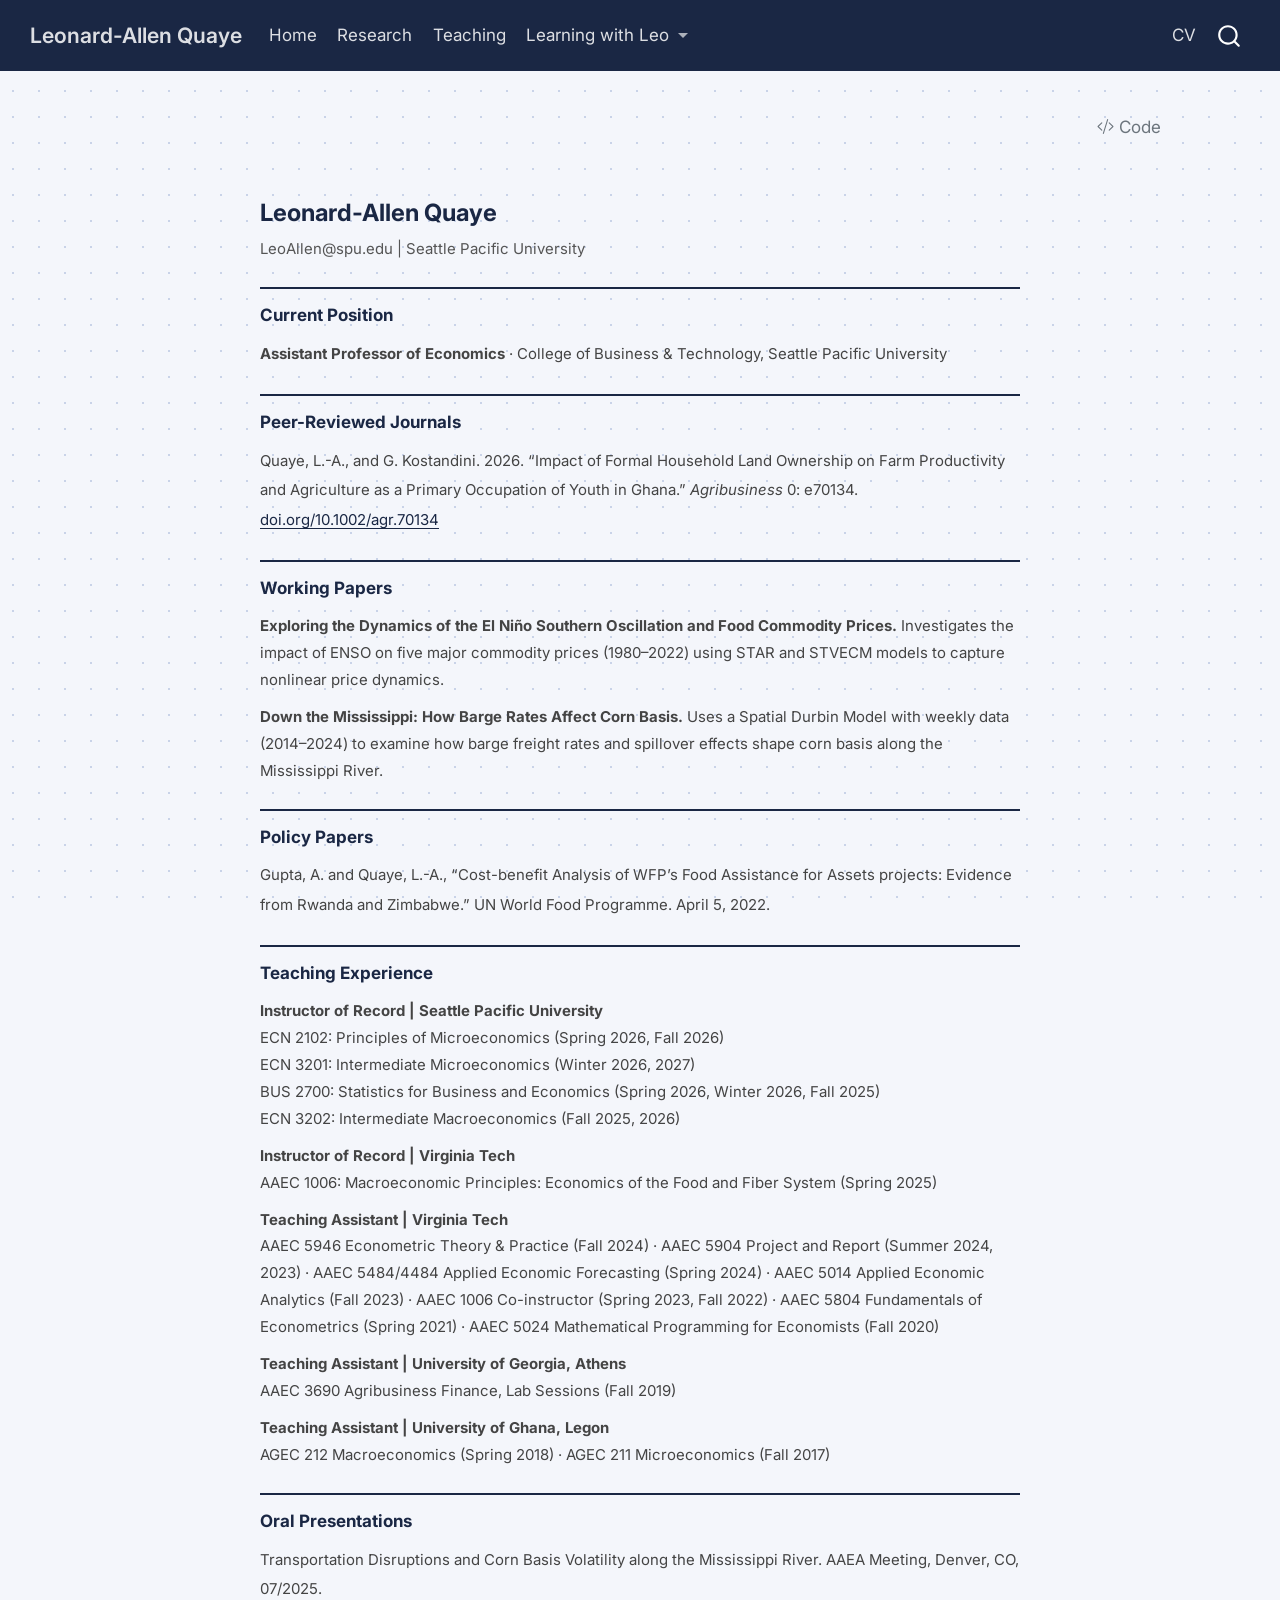
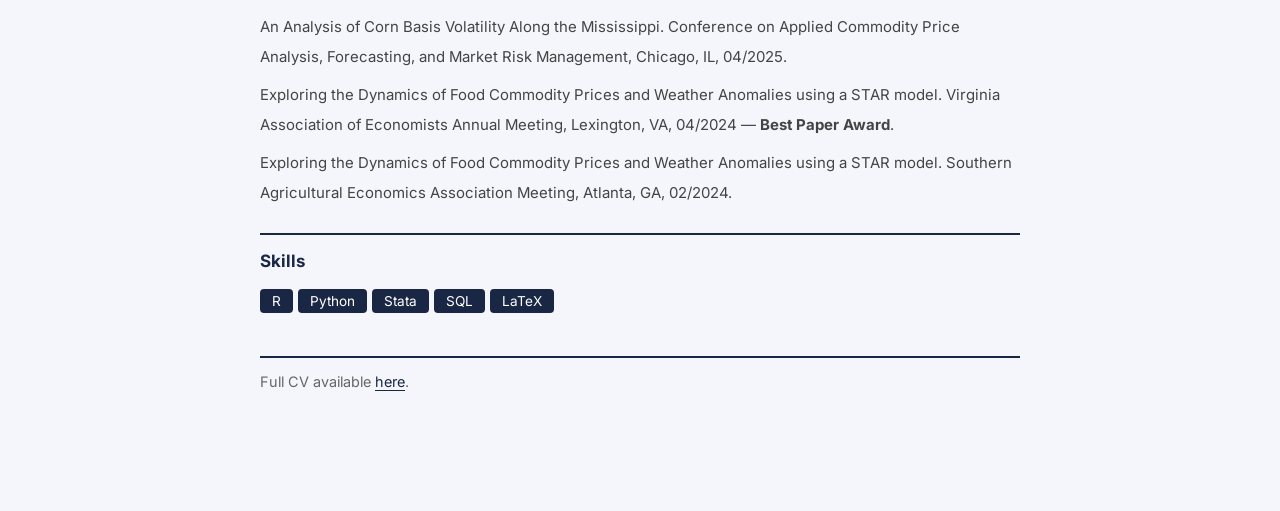
==== docs/cv.html @ a795988c "Add files via upload" ====
<!DOCTYPE html>
<html xmlns="http://www.w3.org/1999/xhtml" lang="en" xml:lang="en"><head>

<meta charset="utf-8">
<meta name="generator" content="quarto-1.5.57">

<meta name="viewport" content="width=device-width, initial-scale=1.0, user-scalable=yes">


<title>cv – Leonard-Allen Quaye</title>
<style>
code{white-space: pre-wrap;}
span.smallcaps{font-variant: small-caps;}
div.columns{display: flex; gap: min(4vw, 1.5em);}
div.column{flex: auto; overflow-x: auto;}
div.hanging-indent{margin-left: 1.5em; text-indent: -1.5em;}
ul.task-list{list-style: none;}
ul.task-list li input[type="checkbox"] {
  width: 0.8em;
  margin: 0 0.8em 0.2em -1em; /* quarto-specific, see https://github.com/quarto-dev/quarto-cli/issues/4556 */ 
  vertical-align: middle;
}
/* CSS for syntax highlighting */
pre > code.sourceCode { white-space: pre; position: relative; }
pre > code.sourceCode > span { line-height: 1.25; }
pre > code.sourceCode > span:empty { height: 1.2em; }
.sourceCode { overflow: visible; }
code.sourceCode > span { color: inherit; text-decoration: inherit; }
div.sourceCode { margin: 1em 0; }
pre.sourceCode { margin: 0; }
@media screen {
div.sourceCode { overflow: auto; }
}
@media print {
pre > code.sourceCode { white-space: pre-wrap; }
pre > code.sourceCode > span { display: inline-block; text-indent: -5em; padding-left: 5em; }
}
pre.numberSource code
  { counter-reset: source-line 0; }
pre.numberSource code > span
  { position: relative; left: -4em; counter-increment: source-line; }
pre.numberSource code > span > a:first-child::before
  { content: counter(source-line);
    position: relative; left: -1em; text-align: right; vertical-align: baseline;
    border: none; display: inline-block;
    -webkit-touch-callout: none; -webkit-user-select: none;
    -khtml-user-select: none; -moz-user-select: none;
    -ms-user-select: none; user-select: none;
    padding: 0 4px; width: 4em;
  }
pre.numberSource { margin-left: 3em;  padding-left: 4px; }
div.sourceCode
  {   }
@media screen {
pre > code.sourceCode > span > a:first-child::before { text-decoration: underline; }
}
</style>


<script src="site_libs/quarto-nav/quarto-nav.js"></script>
<script src="site_libs/quarto-nav/headroom.min.js"></script>
<script src="site_libs/clipboard/clipboard.min.js"></script>
<script src="site_libs/quarto-search/autocomplete.umd.js"></script>
<script src="site_libs/quarto-search/fuse.min.js"></script>
<script src="site_libs/quarto-search/quarto-search.js"></script>
<meta name="quarto:offset" content="./">
<script src="site_libs/quarto-html/quarto.js"></script>
<script src="site_libs/quarto-html/popper.min.js"></script>
<script src="site_libs/quarto-html/tippy.umd.min.js"></script>
<script src="site_libs/quarto-html/anchor.min.js"></script>
<link href="site_libs/quarto-html/tippy.css" rel="stylesheet">
<link href="site_libs/quarto-html/quarto-syntax-highlighting.css" rel="stylesheet" id="quarto-text-highlighting-styles">
<script src="site_libs/bootstrap/bootstrap.min.js"></script>
<link href="site_libs/bootstrap/bootstrap-icons.css" rel="stylesheet">
<link href="site_libs/bootstrap/bootstrap.min.css" rel="stylesheet" id="quarto-bootstrap" data-mode="light">
<script id="quarto-search-options" type="application/json">{
  "location": "navbar",
  "copy-button": false,
  "collapse-after": 3,
  "panel-placement": "end",
  "type": "overlay",
  "limit": 50,
  "keyboard-shortcut": [
    "f",
    "/",
    "s"
  ],
  "show-item-context": false,
  "language": {
    "search-no-results-text": "No results",
    "search-matching-documents-text": "matching documents",
    "search-copy-link-title": "Copy link to search",
    "search-hide-matches-text": "Hide additional matches",
    "search-more-match-text": "more match in this document",
    "search-more-matches-text": "more matches in this document",
    "search-clear-button-title": "Clear",
    "search-text-placeholder": "",
    "search-detached-cancel-button-title": "Cancel",
    "search-submit-button-title": "Submit",
    "search-label": "Search"
  }
}</script>


</head>

<body class="nav-fixed">

<div id="quarto-search-results"></div>
  <header id="quarto-header" class="headroom fixed-top">
    <nav class="navbar navbar-expand-lg " data-bs-theme="dark">
      <div class="navbar-container container-fluid">
      <div class="navbar-brand-container mx-auto">
    <a class="navbar-brand" href="./index.html">
    <span class="navbar-title">Leonard-Allen Quaye</span>
    </a>
  </div>
            <div id="quarto-search" class="" title="Search"></div>
          <button class="navbar-toggler" type="button" data-bs-toggle="collapse" data-bs-target="#navbarCollapse" aria-controls="navbarCollapse" role="menu" aria-expanded="false" aria-label="Toggle navigation" onclick="if (window.quartoToggleHeadroom) { window.quartoToggleHeadroom(); }">
  <span class="navbar-toggler-icon"></span>
</button>
          <div class="collapse navbar-collapse" id="navbarCollapse">
            <ul class="navbar-nav navbar-nav-scroll me-auto">
  <li class="nav-item">
    <a class="nav-link" href="./index.html"> 
<span class="menu-text">Home</span></a>
  </li>  
  <li class="nav-item">
    <a class="nav-link" href="./research.html"> 
<span class="menu-text">Research</span></a>
  </li>  
  <li class="nav-item">
    <a class="nav-link" href="./teaching.html"> 
<span class="menu-text">Teaching</span></a>
  </li>  
  <li class="nav-item dropdown ">
    <a class="nav-link dropdown-toggle" href="#" id="nav-menu-learning-with-leo" role="link" data-bs-toggle="dropdown" aria-expanded="false">
 <span class="menu-text">Learning with Leo</span>
    </a>
    <ul class="dropdown-menu" aria-labelledby="nav-menu-learning-with-leo">    
        <li>
    <a class="dropdown-item" href="./causal-modeling.html">
 <span class="dropdown-text">Causal Modeling</span></a>
  </li>  
        <li>
    <a class="dropdown-item" href="./big-data-ml.html">
 <span class="dropdown-text">Big Data &amp; Machine Learning</span></a>
  </li>  
        <li>
    <a class="dropdown-item" href="./time-series.html">
 <span class="dropdown-text">Time Series Forecasting</span></a>
  </li>  
    </ul>
  </li>
</ul>
            <ul class="navbar-nav navbar-nav-scroll ms-auto">
  <li class="nav-item">
    <a class="nav-link active" href="./cv.html" aria-current="page"> 
<span class="menu-text">CV</span></a>
  </li>  
</ul>
          </div> <!-- /navcollapse -->
            <div class="quarto-navbar-tools">
</div>
      </div> <!-- /container-fluid -->
    </nav>
</header>
<!-- content -->
<div id="quarto-content" class="quarto-container page-columns page-rows-contents page-layout-full page-navbar">
<!-- sidebar -->
<!-- margin-sidebar -->
    
<!-- main -->
<main class="content column-page" id="quarto-document-content"><div class="quarto-title-block"><div class="quarto-title-tools-only"><h1></h1><button type="button" class="btn code-tools-button" id="quarto-code-tools-source"><i class="bi"></i> Code</button></div></div>




<div style="max-width:800px; margin:40px auto; padding:0 20px;">
<div style="font-size:1.4rem; font-weight:700; color:#1a2744; margin-bottom:4px;">
Leonard-Allen Quaye
</div>
<div style="font-size:0.88rem; color:#555; margin-bottom:16px;">
LeoAllen@spu.edu | Seattle Pacific University
</div>
<div style="margin-top:24px; border-top:2px solid #1a2744; padding-top:12px;">
<div style="font-size:1rem; font-weight:700; color:#1a2744; margin-bottom:10px;">
Current Position
</div>
<div style="font-size:0.88rem; color:#444; line-height:2;">
<div>
<strong>Assistant Professor of Economics</strong> · College of Business &amp; Technology, Seattle Pacific University
</div>
</div>
</div>
<div style="margin-top:24px; border-top:2px solid #1a2744; padding-top:12px;">
<div style="font-size:1rem; font-weight:700; color:#1a2744; margin-bottom:10px;">
Peer-Reviewed Journals
</div>
<div style="font-size:0.88rem; color:#444; line-height:2;">
<div style="margin-bottom:8px;">
Quaye, L.-A., and G. Kostandini. 2026. “Impact of Formal Household Land Ownership on Farm Productivity and Agriculture as a Primary Occupation of Youth in Ghana.” <em>Agribusiness</em> 0: e70134. <a href="https://doi.org/10.1002/agr.70134" style="color:#1a2744;" target="_blank">doi.org/10.1002/agr.70134</a>
</div>
</div>
</div>
<div style="margin-top:24px; border-top:2px solid #1a2744; padding-top:12px;">
<div style="font-size:1rem; font-weight:700; color:#1a2744; margin-bottom:10px;">
Working Papers
</div>
<div style="font-size:0.88rem; color:#444; line-height:1.8;">
<div style="margin-bottom:10px;">
<strong>Exploring the Dynamics of the El Niño Southern Oscillation and Food Commodity Prices.</strong> Investigates the impact of ENSO on five major commodity prices (1980–2022) using STAR and STVECM models to capture nonlinear price dynamics.
</div>
<div style="margin-bottom:10px;">
<strong>Down the Mississippi: How Barge Rates Affect Corn Basis.</strong> Uses a Spatial Durbin Model with weekly data (2014–2024) to examine how barge freight rates and spillover effects shape corn basis along the Mississippi River.
</div>
</div>
</div>
<div style="margin-top:24px; border-top:2px solid #1a2744; padding-top:12px;">
<div style="font-size:1rem; font-weight:700; color:#1a2744; margin-bottom:10px;">
Policy Papers
</div>
<div style="font-size:0.88rem; color:#444; line-height:2;">
<div style="margin-bottom:8px;">
Gupta, A. and Quaye, L.-A., “Cost-benefit Analysis of WFP’s Food Assistance for Assets projects: Evidence from Rwanda and Zimbabwe.” UN World Food Programme. April 5, 2022.
</div>
</div>
</div>
<div style="margin-top:24px; border-top:2px solid #1a2744; padding-top:12px;">
<div style="font-size:1rem; font-weight:700; color:#1a2744; margin-bottom:10px;">
Teaching Experience
</div>
<div style="font-size:0.88rem; color:#444; line-height:1.8;">
<div style="margin-bottom:10px;">
<strong>Instructor of Record | Seattle Pacific University</strong><br>ECN 2102: Principles of Microeconomics (Spring 2026, Fall 2026)<br>ECN 3201: Intermediate Microeconomics (Winter 2026, 2027)<br>BUS 2700: Statistics for Business and Economics (Spring 2026, Winter 2026, Fall 2025)<br>ECN 3202: Intermediate Macroeconomics (Fall 2025, 2026)
</div>
<div style="margin-bottom:10px;">
<strong>Instructor of Record | Virginia Tech</strong><br>AAEC 1006: Macroeconomic Principles: Economics of the Food and Fiber System (Spring 2025)
</div>
<div style="margin-bottom:10px;">
<strong>Teaching Assistant | Virginia Tech</strong><br>AAEC 5946 Econometric Theory &amp; Practice (Fall 2024) · AAEC 5904 Project and Report (Summer 2024, 2023) · AAEC 5484/4484 Applied Economic Forecasting (Spring 2024) · AAEC 5014 Applied Economic Analytics (Fall 2023) · AAEC 1006 Co-instructor (Spring 2023, Fall 2022) · AAEC 5804 Fundamentals of Econometrics (Spring 2021) · AAEC 5024 Mathematical Programming for Economists (Fall 2020)
</div>
<div style="margin-bottom:10px;">
<strong>Teaching Assistant | University of Georgia, Athens</strong><br>AAEC 3690 Agribusiness Finance, Lab Sessions (Fall 2019)
</div>
<div style="margin-bottom:10px;">
<strong>Teaching Assistant | University of Ghana, Legon</strong><br>AGEC 212 Macroeconomics (Spring 2018) · AGEC 211 Microeconomics (Fall 2017)
</div>
</div>
</div>
<div style="margin-top:24px; border-top:2px solid #1a2744; padding-top:12px;">
<div style="font-size:1rem; font-weight:700; color:#1a2744; margin-bottom:10px;">
Oral Presentations
</div>
<div style="font-size:0.88rem; color:#444; line-height:2;">
<div style="margin-bottom:8px;">
Transportation Disruptions and Corn Basis Volatility along the Mississippi River. AAEA Meeting, Denver, CO, 07/2025.
</div>
<div style="margin-bottom:8px;">
An Analysis of Corn Basis Volatility Along the Mississippi. Conference on Applied Commodity Price Analysis, Forecasting, and Market Risk Management, Chicago, IL, 04/2025.
</div>
<div style="margin-bottom:8px;">
Exploring the Dynamics of Food Commodity Prices and Weather Anomalies using a STAR model. Virginia Association of Economists Annual Meeting, Lexington, VA, 04/2024 — <strong>Best Paper Award</strong>.
</div>
<div style="margin-bottom:8px;">
Exploring the Dynamics of Food Commodity Prices and Weather Anomalies using a STAR model. Southern Agricultural Economics Association Meeting, Atlanta, GA, 02/2024.
</div>
</div>
</div>
<div style="margin-top:24px; border-top:2px solid #1a2744; padding-top:12px;">
<div style="font-size:1rem; font-weight:700; color:#1a2744; margin-bottom:10px;">
Skills
</div>
<div style="display:flex; gap:8px; flex-wrap:wrap;">
<p><span style="background:#1a2744; color:white; font-size:0.8rem; padding:4px 12px; border-radius:4px;">R</span> <span style="background:#1a2744; color:white; font-size:0.8rem; padding:4px 12px; border-radius:4px;">Python</span> <span style="background:#1a2744; color:white; font-size:0.8rem; padding:4px 12px; border-radius:4px;">Stata</span> <span style="background:#1a2744; color:white; font-size:0.8rem; padding:4px 12px; border-radius:4px;">SQL</span> <span style="background:#1a2744; color:white; font-size:0.8rem; padding:4px 12px; border-radius:4px;">LaTeX</span></p>
</div>
</div>
<div style="margin-top:24px; border-top:2px solid #1a2744; padding-top:12px; font-size:0.85rem; color:#666;">
<p>Full CV available <a href="https://drive.google.com/file/d/1aArGhH-Q_eJu1kGiisBi25a0dQ5PbGLQ/view?usp=drive_link" style="color:#1a2744;" target="_blank">here</a>.</p>
</div>
</div>


<!-- -->


</main> <!-- /main -->
<script id="quarto-html-after-body" type="application/javascript">
window.document.addEventListener("DOMContentLoaded", function (event) {
  const toggleBodyColorMode = (bsSheetEl) => {
    const mode = bsSheetEl.getAttribute("data-mode");
    const bodyEl = window.document.querySelector("body");
    if (mode === "dark") {
      bodyEl.classList.add("quarto-dark");
      bodyEl.classList.remove("quarto-light");
    } else {
      bodyEl.classList.add("quarto-light");
      bodyEl.classList.remove("quarto-dark");
    }
  }
  const toggleBodyColorPrimary = () => {
    const bsSheetEl = window.document.querySelector("link#quarto-bootstrap");
    if (bsSheetEl) {
      toggleBodyColorMode(bsSheetEl);
    }
  }
  toggleBodyColorPrimary();  
  const icon = "";
  const anchorJS = new window.AnchorJS();
  anchorJS.options = {
    placement: 'right',
    icon: icon
  };
  anchorJS.add('.anchored');
  const isCodeAnnotation = (el) => {
    for (const clz of el.classList) {
      if (clz.startsWith('code-annotation-')) {                     
        return true;
      }
    }
    return false;
  }
  const onCopySuccess = function(e) {
    // button target
    const button = e.trigger;
    // don't keep focus
    button.blur();
    // flash "checked"
    button.classList.add('code-copy-button-checked');
    var currentTitle = button.getAttribute("title");
    button.setAttribute("title", "Copied!");
    let tooltip;
    if (window.bootstrap) {
      button.setAttribute("data-bs-toggle", "tooltip");
      button.setAttribute("data-bs-placement", "left");
      button.setAttribute("data-bs-title", "Copied!");
      tooltip = new bootstrap.Tooltip(button, 
        { trigger: "manual", 
          customClass: "code-copy-button-tooltip",
          offset: [0, -8]});
      tooltip.show();    
    }
    setTimeout(function() {
      if (tooltip) {
        tooltip.hide();
        button.removeAttribute("data-bs-title");
        button.removeAttribute("data-bs-toggle");
        button.removeAttribute("data-bs-placement");
      }
      button.setAttribute("title", currentTitle);
      button.classList.remove('code-copy-button-checked');
    }, 1000);
    // clear code selection
    e.clearSelection();
  }
  const getTextToCopy = function(trigger) {
      const codeEl = trigger.previousElementSibling.cloneNode(true);
      for (const childEl of codeEl.children) {
        if (isCodeAnnotation(childEl)) {
          childEl.remove();
        }
      }
      return codeEl.innerText;
  }
  const clipboard = new window.ClipboardJS('.code-copy-button:not([data-in-quarto-modal])', {
    text: getTextToCopy
  });
  clipboard.on('success', onCopySuccess);
  if (window.document.getElementById('quarto-embedded-source-code-modal')) {
    // For code content inside modals, clipBoardJS needs to be initialized with a container option
    // TODO: Check when it could be a function (https://github.com/zenorocha/clipboard.js/issues/860)
    const clipboardModal = new window.ClipboardJS('.code-copy-button[data-in-quarto-modal]', {
      text: getTextToCopy,
      container: window.document.getElementById('quarto-embedded-source-code-modal')
    });
    clipboardModal.on('success', onCopySuccess);
  }
  const viewSource = window.document.getElementById('quarto-view-source') ||
                     window.document.getElementById('quarto-code-tools-source');
  if (viewSource) {
    const sourceUrl = viewSource.getAttribute("data-quarto-source-url");
    viewSource.addEventListener("click", function(e) {
      if (sourceUrl) {
        // rstudio viewer pane
        if (/\bcapabilities=\b/.test(window.location)) {
          window.open(sourceUrl);
        } else {
          window.location.href = sourceUrl;
        }
      } else {
        const modal = new bootstrap.Modal(document.getElementById('quarto-embedded-source-code-modal'));
        modal.show();
      }
      return false;
    });
  }
  function toggleCodeHandler(show) {
    return function(e) {
      const detailsSrc = window.document.querySelectorAll(".cell > details > .sourceCode");
      for (let i=0; i<detailsSrc.length; i++) {
        const details = detailsSrc[i].parentElement;
        if (show) {
          details.open = true;
        } else {
          details.removeAttribute("open");
        }
      }
      const cellCodeDivs = window.document.querySelectorAll(".cell > .sourceCode");
      const fromCls = show ? "hidden" : "unhidden";
      const toCls = show ? "unhidden" : "hidden";
      for (let i=0; i<cellCodeDivs.length; i++) {
        const codeDiv = cellCodeDivs[i];
        if (codeDiv.classList.contains(fromCls)) {
          codeDiv.classList.remove(fromCls);
          codeDiv.classList.add(toCls);
        } 
      }
      return false;
    }
  }
  const hideAllCode = window.document.getElementById("quarto-hide-all-code");
  if (hideAllCode) {
    hideAllCode.addEventListener("click", toggleCodeHandler(false));
  }
  const showAllCode = window.document.getElementById("quarto-show-all-code");
  if (showAllCode) {
    showAllCode.addEventListener("click", toggleCodeHandler(true));
  }
    var localhostRegex = new RegExp(/^(?:http|https):\/\/localhost\:?[0-9]*\//);
    var mailtoRegex = new RegExp(/^mailto:/);
      var filterRegex = new RegExp('/' + window.location.host + '/');
    var isInternal = (href) => {
        return filterRegex.test(href) || localhostRegex.test(href) || mailtoRegex.test(href);
    }
    // Inspect non-navigation links and adorn them if external
 	var links = window.document.querySelectorAll('a[href]:not(.nav-link):not(.navbar-brand):not(.toc-action):not(.sidebar-link):not(.sidebar-item-toggle):not(.pagination-link):not(.no-external):not([aria-hidden]):not(.dropdown-item):not(.quarto-navigation-tool):not(.about-link)');
    for (var i=0; i<links.length; i++) {
      const link = links[i];
      if (!isInternal(link.href)) {
        // undo the damage that might have been done by quarto-nav.js in the case of
        // links that we want to consider external
        if (link.dataset.originalHref !== undefined) {
          link.href = link.dataset.originalHref;
        }
      }
    }
  function tippyHover(el, contentFn, onTriggerFn, onUntriggerFn) {
    const config = {
      allowHTML: true,
      maxWidth: 500,
      delay: 100,
      arrow: false,
      appendTo: function(el) {
          return el.parentElement;
      },
      interactive: true,
      interactiveBorder: 10,
      theme: 'quarto',
      placement: 'bottom-start',
    };
    if (contentFn) {
      config.content = contentFn;
    }
    if (onTriggerFn) {
      config.onTrigger = onTriggerFn;
    }
    if (onUntriggerFn) {
      config.onUntrigger = onUntriggerFn;
    }
    window.tippy(el, config); 
  }
  const noterefs = window.document.querySelectorAll('a[role="doc-noteref"]');
  for (var i=0; i<noterefs.length; i++) {
    const ref = noterefs[i];
    tippyHover(ref, function() {
      // use id or data attribute instead here
      let href = ref.getAttribute('data-footnote-href') || ref.getAttribute('href');
      try { href = new URL(href).hash; } catch {}
      const id = href.replace(/^#\/?/, "");
      const note = window.document.getElementById(id);
      if (note) {
        return note.innerHTML;
      } else {
        return "";
      }
    });
  }
  const xrefs = window.document.querySelectorAll('a.quarto-xref');
  const processXRef = (id, note) => {
    // Strip column container classes
    const stripColumnClz = (el) => {
      el.classList.remove("page-full", "page-columns");
      if (el.children) {
        for (const child of el.children) {
          stripColumnClz(child);
        }
      }
    }
    stripColumnClz(note)
    if (id === null || id.startsWith('sec-')) {
      // Special case sections, only their first couple elements
      const container = document.createElement("div");
      if (note.children && note.children.length > 2) {
        container.appendChild(note.children[0].cloneNode(true));
        for (let i = 1; i < note.children.length; i++) {
          const child = note.children[i];
          if (child.tagName === "P" && child.innerText === "") {
            continue;
          } else {
            container.appendChild(child.cloneNode(true));
            break;
          }
        }
        if (window.Quarto?.typesetMath) {
          window.Quarto.typesetMath(container);
        }
        return container.innerHTML
      } else {
        if (window.Quarto?.typesetMath) {
          window.Quarto.typesetMath(note);
        }
        return note.innerHTML;
      }
    } else {
      // Remove any anchor links if they are present
      const anchorLink = note.querySelector('a.anchorjs-link');
      if (anchorLink) {
        anchorLink.remove();
      }
      if (window.Quarto?.typesetMath) {
        window.Quarto.typesetMath(note);
      }
      // TODO in 1.5, we should make sure this works without a callout special case
      if (note.classList.contains("callout")) {
        return note.outerHTML;
      } else {
        return note.innerHTML;
      }
    }
  }
  for (var i=0; i<xrefs.length; i++) {
    const xref = xrefs[i];
    tippyHover(xref, undefined, function(instance) {
      instance.disable();
      let url = xref.getAttribute('href');
      let hash = undefined; 
      if (url.startsWith('#')) {
        hash = url;
      } else {
        try { hash = new URL(url).hash; } catch {}
      }
      if (hash) {
        const id = hash.replace(/^#\/?/, "");
        const note = window.document.getElementById(id);
        if (note !== null) {
          try {
            const html = processXRef(id, note.cloneNode(true));
            instance.setContent(html);
          } finally {
            instance.enable();
            instance.show();
          }
        } else {
          // See if we can fetch this
          fetch(url.split('#')[0])
          .then(res => res.text())
          .then(html => {
            const parser = new DOMParser();
            const htmlDoc = parser.parseFromString(html, "text/html");
            const note = htmlDoc.getElementById(id);
            if (note !== null) {
              const html = processXRef(id, note);
              instance.setContent(html);
            } 
          }).finally(() => {
            instance.enable();
            instance.show();
          });
        }
      } else {
        // See if we can fetch a full url (with no hash to target)
        // This is a special case and we should probably do some content thinning / targeting
        fetch(url)
        .then(res => res.text())
        .then(html => {
          const parser = new DOMParser();
          const htmlDoc = parser.parseFromString(html, "text/html");
          const note = htmlDoc.querySelector('main.content');
          if (note !== null) {
            // This should only happen for chapter cross references
            // (since there is no id in the URL)
            // remove the first header
            if (note.children.length > 0 && note.children[0].tagName === "HEADER") {
              note.children[0].remove();
            }
            const html = processXRef(null, note);
            instance.setContent(html);
          } 
        }).finally(() => {
          instance.enable();
          instance.show();
        });
      }
    }, function(instance) {
    });
  }
      let selectedAnnoteEl;
      const selectorForAnnotation = ( cell, annotation) => {
        let cellAttr = 'data-code-cell="' + cell + '"';
        let lineAttr = 'data-code-annotation="' +  annotation + '"';
        const selector = 'span[' + cellAttr + '][' + lineAttr + ']';
        return selector;
      }
      const selectCodeLines = (annoteEl) => {
        const doc = window.document;
        const targetCell = annoteEl.getAttribute("data-target-cell");
        const targetAnnotation = annoteEl.getAttribute("data-target-annotation");
        const annoteSpan = window.document.querySelector(selectorForAnnotation(targetCell, targetAnnotation));
        const lines = annoteSpan.getAttribute("data-code-lines").split(",");
        const lineIds = lines.map((line) => {
          return targetCell + "-" + line;
        })
        let top = null;
        let height = null;
        let parent = null;
        if (lineIds.length > 0) {
            //compute the position of the single el (top and bottom and make a div)
            const el = window.document.getElementById(lineIds[0]);
            top = el.offsetTop;
            height = el.offsetHeight;
            parent = el.parentElement.parentElement;
          if (lineIds.length > 1) {
            const lastEl = window.document.getElementById(lineIds[lineIds.length - 1]);
            const bottom = lastEl.offsetTop + lastEl.offsetHeight;
            height = bottom - top;
          }
          if (top !== null && height !== null && parent !== null) {
            // cook up a div (if necessary) and position it 
            let div = window.document.getElementById("code-annotation-line-highlight");
            if (div === null) {
              div = window.document.createElement("div");
              div.setAttribute("id", "code-annotation-line-highlight");
              div.style.position = 'absolute';
              parent.appendChild(div);
            }
            div.style.top = top - 2 + "px";
            div.style.height = height + 4 + "px";
            div.style.left = 0;
            let gutterDiv = window.document.getElementById("code-annotation-line-highlight-gutter");
            if (gutterDiv === null) {
              gutterDiv = window.document.createElement("div");
              gutterDiv.setAttribute("id", "code-annotation-line-highlight-gutter");
              gutterDiv.style.position = 'absolute';
              const codeCell = window.document.getElementById(targetCell);
              const gutter = codeCell.querySelector('.code-annotation-gutter');
              gutter.appendChild(gutterDiv);
            }
            gutterDiv.style.top = top - 2 + "px";
            gutterDiv.style.height = height + 4 + "px";
          }
          selectedAnnoteEl = annoteEl;
        }
      };
      const unselectCodeLines = () => {
        const elementsIds = ["code-annotation-line-highlight", "code-annotation-line-highlight-gutter"];
        elementsIds.forEach((elId) => {
          const div = window.document.getElementById(elId);
          if (div) {
            div.remove();
          }
        });
        selectedAnnoteEl = undefined;
      };
        // Handle positioning of the toggle
    window.addEventListener(
      "resize",
      throttle(() => {
        elRect = undefined;
        if (selectedAnnoteEl) {
          selectCodeLines(selectedAnnoteEl);
        }
      }, 10)
    );
    function throttle(fn, ms) {
    let throttle = false;
    let timer;
      return (...args) => {
        if(!throttle) { // first call gets through
            fn.apply(this, args);
            throttle = true;
        } else { // all the others get throttled
            if(timer) clearTimeout(timer); // cancel #2
            timer = setTimeout(() => {
              fn.apply(this, args);
              timer = throttle = false;
            }, ms);
        }
      };
    }
      // Attach click handler to the DT
      const annoteDls = window.document.querySelectorAll('dt[data-target-cell]');
      for (const annoteDlNode of annoteDls) {
        annoteDlNode.addEventListener('click', (event) => {
          const clickedEl = event.target;
          if (clickedEl !== selectedAnnoteEl) {
            unselectCodeLines();
            const activeEl = window.document.querySelector('dt[data-target-cell].code-annotation-active');
            if (activeEl) {
              activeEl.classList.remove('code-annotation-active');
            }
            selectCodeLines(clickedEl);
            clickedEl.classList.add('code-annotation-active');
          } else {
            // Unselect the line
            unselectCodeLines();
            clickedEl.classList.remove('code-annotation-active');
          }
        });
      }
  const findCites = (el) => {
    const parentEl = el.parentElement;
    if (parentEl) {
      const cites = parentEl.dataset.cites;
      if (cites) {
        return {
          el,
          cites: cites.split(' ')
        };
      } else {
        return findCites(el.parentElement)
      }
    } else {
      return undefined;
    }
  };
  var bibliorefs = window.document.querySelectorAll('a[role="doc-biblioref"]');
  for (var i=0; i<bibliorefs.length; i++) {
    const ref = bibliorefs[i];
    const citeInfo = findCites(ref);
    if (citeInfo) {
      tippyHover(citeInfo.el, function() {
        var popup = window.document.createElement('div');
        citeInfo.cites.forEach(function(cite) {
          var citeDiv = window.document.createElement('div');
          citeDiv.classList.add('hanging-indent');
          citeDiv.classList.add('csl-entry');
          var biblioDiv = window.document.getElementById('ref-' + cite);
          if (biblioDiv) {
            citeDiv.innerHTML = biblioDiv.innerHTML;
          }
          popup.appendChild(citeDiv);
        });
        return popup.innerHTML;
      });
    }
  }
});
</script><div class="modal fade" id="quarto-embedded-source-code-modal" tabindex="-1" aria-labelledby="quarto-embedded-source-code-modal-label" aria-hidden="true"><div class="modal-dialog modal-dialog-scrollable"><div class="modal-content"><div class="modal-header"><h5 class="modal-title" id="quarto-embedded-source-code-modal-label">Source Code</h5><button class="btn-close" data-bs-dismiss="modal"></button></div><div class="modal-body"><div class="">
<div class="sourceCode" id="cb1" data-shortcodes="false"><pre class="sourceCode markdown code-with-copy"><code class="sourceCode markdown"><span id="cb1-1"><a href="#cb1-1" aria-hidden="true" tabindex="-1"></a><span class="co">---</span></span>
<span id="cb1-2"><a href="#cb1-2" aria-hidden="true" tabindex="-1"></a><span class="an">title:</span><span class="co"> ""</span></span>
<span id="cb1-3"><a href="#cb1-3" aria-hidden="true" tabindex="-1"></a><span class="an">page-layout:</span><span class="co"> full</span></span>
<span id="cb1-4"><a href="#cb1-4" aria-hidden="true" tabindex="-1"></a><span class="an">toc:</span><span class="co"> false</span></span>
<span id="cb1-5"><a href="#cb1-5" aria-hidden="true" tabindex="-1"></a><span class="co">---</span></span>
<span id="cb1-6"><a href="#cb1-6" aria-hidden="true" tabindex="-1"></a></span>
<span id="cb1-7"><a href="#cb1-7" aria-hidden="true" tabindex="-1"></a>&lt;div style="max-width:800px; margin:40px auto; padding:0 20px;"&gt;</span>
<span id="cb1-8"><a href="#cb1-8" aria-hidden="true" tabindex="-1"></a>&lt;div style="font-size:1.4rem; font-weight:700; color:#1a2744; margin-bottom:4px;"&gt;Leonard-Allen Quaye&lt;/div&gt;</span>
<span id="cb1-9"><a href="#cb1-9" aria-hidden="true" tabindex="-1"></a>&lt;div style="font-size:0.88rem; color:#555; margin-bottom:16px;"&gt;LeoAllen@spu.edu | Seattle Pacific University&lt;/div&gt;</span>
<span id="cb1-10"><a href="#cb1-10" aria-hidden="true" tabindex="-1"></a></span>
<span id="cb1-11"><a href="#cb1-11" aria-hidden="true" tabindex="-1"></a>&lt;div style="margin-top:24px; border-top:2px solid #1a2744; padding-top:12px;"&gt;</span>
<span id="cb1-12"><a href="#cb1-12" aria-hidden="true" tabindex="-1"></a>&lt;div style="font-size:1rem; font-weight:700; color:#1a2744; margin-bottom:10px;"&gt;Current Position&lt;/div&gt;</span>
<span id="cb1-13"><a href="#cb1-13" aria-hidden="true" tabindex="-1"></a>&lt;div style="font-size:0.88rem; color:#444; line-height:2;"&gt;</span>
<span id="cb1-14"><a href="#cb1-14" aria-hidden="true" tabindex="-1"></a>&lt;div&gt;&lt;strong&gt;Assistant Professor of Economics&lt;/strong&gt; · College of Business <span class="dv">&amp;amp;</span> Technology, Seattle Pacific University&lt;/div&gt;</span>
<span id="cb1-15"><a href="#cb1-15" aria-hidden="true" tabindex="-1"></a>&lt;/div&gt;</span>
<span id="cb1-16"><a href="#cb1-16" aria-hidden="true" tabindex="-1"></a>&lt;/div&gt;</span>
<span id="cb1-17"><a href="#cb1-17" aria-hidden="true" tabindex="-1"></a></span>
<span id="cb1-18"><a href="#cb1-18" aria-hidden="true" tabindex="-1"></a>&lt;div style="margin-top:24px; border-top:2px solid #1a2744; padding-top:12px;"&gt;</span>
<span id="cb1-19"><a href="#cb1-19" aria-hidden="true" tabindex="-1"></a>&lt;div style="font-size:1rem; font-weight:700; color:#1a2744; margin-bottom:10px;"&gt;Peer-Reviewed Journals&lt;/div&gt;</span>
<span id="cb1-20"><a href="#cb1-20" aria-hidden="true" tabindex="-1"></a>&lt;div style="font-size:0.88rem; color:#444; line-height:2;"&gt;</span>
<span id="cb1-21"><a href="#cb1-21" aria-hidden="true" tabindex="-1"></a>&lt;div style="margin-bottom:8px;"&gt;Quaye, L.-A., and G. Kostandini. 2026. "Impact of Formal Household Land Ownership on Farm Productivity and Agriculture as a Primary Occupation of Youth in Ghana." &lt;em&gt;Agribusiness&lt;/em&gt; 0: e70134. &lt;a href="https://doi.org/10.1002/agr.70134" style="color:#1a2744;" target="_blank"&gt;doi.org/10.1002/agr.70134&lt;/a&gt;&lt;/div&gt;</span>
<span id="cb1-22"><a href="#cb1-22" aria-hidden="true" tabindex="-1"></a>&lt;/div&gt;</span>
<span id="cb1-23"><a href="#cb1-23" aria-hidden="true" tabindex="-1"></a>&lt;/div&gt;</span>
<span id="cb1-24"><a href="#cb1-24" aria-hidden="true" tabindex="-1"></a></span>
<span id="cb1-25"><a href="#cb1-25" aria-hidden="true" tabindex="-1"></a>&lt;div style="margin-top:24px; border-top:2px solid #1a2744; padding-top:12px;"&gt;</span>
<span id="cb1-26"><a href="#cb1-26" aria-hidden="true" tabindex="-1"></a>&lt;div style="font-size:1rem; font-weight:700; color:#1a2744; margin-bottom:10px;"&gt;Working Papers&lt;/div&gt;</span>
<span id="cb1-27"><a href="#cb1-27" aria-hidden="true" tabindex="-1"></a>&lt;div style="font-size:0.88rem; color:#444; line-height:1.8;"&gt;</span>
<span id="cb1-28"><a href="#cb1-28" aria-hidden="true" tabindex="-1"></a>&lt;div style="margin-bottom:10px;"&gt;&lt;strong&gt;Exploring the Dynamics of the El Niño Southern Oscillation and Food Commodity Prices.&lt;/strong&gt; Investigates the impact of ENSO on five major commodity prices (1980–2022) using STAR and STVECM models to capture nonlinear price dynamics.&lt;/div&gt;</span>
<span id="cb1-29"><a href="#cb1-29" aria-hidden="true" tabindex="-1"></a>&lt;div style="margin-bottom:10px;"&gt;&lt;strong&gt;Down the Mississippi: How Barge Rates Affect Corn Basis.&lt;/strong&gt; Uses a Spatial Durbin Model with weekly data (2014–2024) to examine how barge freight rates and spillover effects shape corn basis along the Mississippi River.&lt;/div&gt;</span>
<span id="cb1-30"><a href="#cb1-30" aria-hidden="true" tabindex="-1"></a>&lt;/div&gt;</span>
<span id="cb1-31"><a href="#cb1-31" aria-hidden="true" tabindex="-1"></a>&lt;/div&gt;</span>
<span id="cb1-32"><a href="#cb1-32" aria-hidden="true" tabindex="-1"></a></span>
<span id="cb1-33"><a href="#cb1-33" aria-hidden="true" tabindex="-1"></a>&lt;div style="margin-top:24px; border-top:2px solid #1a2744; padding-top:12px;"&gt;</span>
<span id="cb1-34"><a href="#cb1-34" aria-hidden="true" tabindex="-1"></a>&lt;div style="font-size:1rem; font-weight:700; color:#1a2744; margin-bottom:10px;"&gt;Policy Papers&lt;/div&gt;</span>
<span id="cb1-35"><a href="#cb1-35" aria-hidden="true" tabindex="-1"></a>&lt;div style="font-size:0.88rem; color:#444; line-height:2;"&gt;</span>
<span id="cb1-36"><a href="#cb1-36" aria-hidden="true" tabindex="-1"></a>&lt;div style="margin-bottom:8px;"&gt;Gupta, A. and Quaye, L.-A., "Cost-benefit Analysis of WFP's Food Assistance for Assets projects: Evidence from Rwanda and Zimbabwe." UN World Food Programme. April 5, 2022.&lt;/div&gt;</span>
<span id="cb1-37"><a href="#cb1-37" aria-hidden="true" tabindex="-1"></a>&lt;/div&gt;</span>
<span id="cb1-38"><a href="#cb1-38" aria-hidden="true" tabindex="-1"></a>&lt;/div&gt;</span>
<span id="cb1-39"><a href="#cb1-39" aria-hidden="true" tabindex="-1"></a></span>
<span id="cb1-40"><a href="#cb1-40" aria-hidden="true" tabindex="-1"></a>&lt;div style="margin-top:24px; border-top:2px solid #1a2744; padding-top:12px;"&gt;</span>
<span id="cb1-41"><a href="#cb1-41" aria-hidden="true" tabindex="-1"></a>&lt;div style="font-size:1rem; font-weight:700; color:#1a2744; margin-bottom:10px;"&gt;Teaching Experience&lt;/div&gt;</span>
<span id="cb1-42"><a href="#cb1-42" aria-hidden="true" tabindex="-1"></a>&lt;div style="font-size:0.88rem; color:#444; line-height:1.8;"&gt;</span>
<span id="cb1-43"><a href="#cb1-43" aria-hidden="true" tabindex="-1"></a>&lt;div style="margin-bottom:10px;"&gt;&lt;strong&gt;Instructor of Record | Seattle Pacific University&lt;/strong&gt;&lt;br&gt;ECN 2102: Principles of Microeconomics (Spring 2026, Fall 2026)&lt;br&gt;ECN 3201: Intermediate Microeconomics (Winter 2026, 2027)&lt;br&gt;BUS 2700: Statistics for Business and Economics (Spring 2026, Winter 2026, Fall 2025)&lt;br&gt;ECN 3202: Intermediate Macroeconomics (Fall 2025, 2026)&lt;/div&gt;</span>
<span id="cb1-44"><a href="#cb1-44" aria-hidden="true" tabindex="-1"></a>&lt;div style="margin-bottom:10px;"&gt;&lt;strong&gt;Instructor of Record | Virginia Tech&lt;/strong&gt;&lt;br&gt;AAEC 1006: Macroeconomic Principles: Economics of the Food and Fiber System (Spring 2025)&lt;/div&gt;</span>
<span id="cb1-45"><a href="#cb1-45" aria-hidden="true" tabindex="-1"></a>&lt;div style="margin-bottom:10px;"&gt;&lt;strong&gt;Teaching Assistant | Virginia Tech&lt;/strong&gt;&lt;br&gt;AAEC 5946 Econometric Theory <span class="dv">&amp;amp;</span> Practice (Fall 2024) · AAEC 5904 Project and Report (Summer 2024, 2023) · AAEC 5484/4484 Applied Economic Forecasting (Spring 2024) · AAEC 5014 Applied Economic Analytics (Fall 2023) · AAEC 1006 Co-instructor (Spring 2023, Fall 2022) · AAEC 5804 Fundamentals of Econometrics (Spring 2021) · AAEC 5024 Mathematical Programming for Economists (Fall 2020)&lt;/div&gt;</span>
<span id="cb1-46"><a href="#cb1-46" aria-hidden="true" tabindex="-1"></a>&lt;div style="margin-bottom:10px;"&gt;&lt;strong&gt;Teaching Assistant | University of Georgia, Athens&lt;/strong&gt;&lt;br&gt;AAEC 3690 Agribusiness Finance, Lab Sessions (Fall 2019)&lt;/div&gt;</span>
<span id="cb1-47"><a href="#cb1-47" aria-hidden="true" tabindex="-1"></a>&lt;div style="margin-bottom:10px;"&gt;&lt;strong&gt;Teaching Assistant | University of Ghana, Legon&lt;/strong&gt;&lt;br&gt;AGEC 212 Macroeconomics (Spring 2018) · AGEC 211 Microeconomics (Fall 2017)&lt;/div&gt;</span>
<span id="cb1-48"><a href="#cb1-48" aria-hidden="true" tabindex="-1"></a>&lt;/div&gt;</span>
<span id="cb1-49"><a href="#cb1-49" aria-hidden="true" tabindex="-1"></a>&lt;/div&gt;</span>
<span id="cb1-50"><a href="#cb1-50" aria-hidden="true" tabindex="-1"></a></span>
<span id="cb1-51"><a href="#cb1-51" aria-hidden="true" tabindex="-1"></a>&lt;div style="margin-top:24px; border-top:2px solid #1a2744; padding-top:12px;"&gt;</span>
<span id="cb1-52"><a href="#cb1-52" aria-hidden="true" tabindex="-1"></a>&lt;div style="font-size:1rem; font-weight:700; color:#1a2744; margin-bottom:10px;"&gt;Oral Presentations&lt;/div&gt;</span>
<span id="cb1-53"><a href="#cb1-53" aria-hidden="true" tabindex="-1"></a>&lt;div style="font-size:0.88rem; color:#444; line-height:2;"&gt;</span>
<span id="cb1-54"><a href="#cb1-54" aria-hidden="true" tabindex="-1"></a>&lt;div style="margin-bottom:8px;"&gt;Transportation Disruptions and Corn Basis Volatility along the Mississippi River. AAEA Meeting, Denver, CO, 07/2025.&lt;/div&gt;</span>
<span id="cb1-55"><a href="#cb1-55" aria-hidden="true" tabindex="-1"></a>&lt;div style="margin-bottom:8px;"&gt;An Analysis of Corn Basis Volatility Along the Mississippi. Conference on Applied Commodity Price Analysis, Forecasting, and Market Risk Management, Chicago, IL, 04/2025.&lt;/div&gt;</span>
<span id="cb1-56"><a href="#cb1-56" aria-hidden="true" tabindex="-1"></a>&lt;div style="margin-bottom:8px;"&gt;Exploring the Dynamics of Food Commodity Prices and Weather Anomalies using a STAR model. Virginia Association of Economists Annual Meeting, Lexington, VA, 04/2024 — &lt;strong&gt;Best Paper Award&lt;/strong&gt;.&lt;/div&gt;</span>
<span id="cb1-57"><a href="#cb1-57" aria-hidden="true" tabindex="-1"></a>&lt;div style="margin-bottom:8px;"&gt;Exploring the Dynamics of Food Commodity Prices and Weather Anomalies using a STAR model. Southern Agricultural Economics Association Meeting, Atlanta, GA, 02/2024.&lt;/div&gt;</span>
<span id="cb1-58"><a href="#cb1-58" aria-hidden="true" tabindex="-1"></a>&lt;/div&gt;</span>
<span id="cb1-59"><a href="#cb1-59" aria-hidden="true" tabindex="-1"></a>&lt;/div&gt;</span>
<span id="cb1-60"><a href="#cb1-60" aria-hidden="true" tabindex="-1"></a></span>
<span id="cb1-61"><a href="#cb1-61" aria-hidden="true" tabindex="-1"></a>&lt;div style="margin-top:24px; border-top:2px solid #1a2744; padding-top:12px;"&gt;</span>
<span id="cb1-62"><a href="#cb1-62" aria-hidden="true" tabindex="-1"></a>&lt;div style="font-size:1rem; font-weight:700; color:#1a2744; margin-bottom:10px;"&gt;Skills&lt;/div&gt;</span>
<span id="cb1-63"><a href="#cb1-63" aria-hidden="true" tabindex="-1"></a>&lt;div style="display:flex; gap:8px; flex-wrap:wrap;"&gt;</span>
<span id="cb1-64"><a href="#cb1-64" aria-hidden="true" tabindex="-1"></a>&lt;span style="background:#1a2744; color:white; font-size:0.8rem; padding:4px 12px; border-radius:4px;"&gt;R&lt;/span&gt;</span>
<span id="cb1-65"><a href="#cb1-65" aria-hidden="true" tabindex="-1"></a>&lt;span style="background:#1a2744; color:white; font-size:0.8rem; padding:4px 12px; border-radius:4px;"&gt;Python&lt;/span&gt;</span>
<span id="cb1-66"><a href="#cb1-66" aria-hidden="true" tabindex="-1"></a>&lt;span style="background:#1a2744; color:white; font-size:0.8rem; padding:4px 12px; border-radius:4px;"&gt;Stata&lt;/span&gt;</span>
<span id="cb1-67"><a href="#cb1-67" aria-hidden="true" tabindex="-1"></a>&lt;span style="background:#1a2744; color:white; font-size:0.8rem; padding:4px 12px; border-radius:4px;"&gt;SQL&lt;/span&gt;</span>
<span id="cb1-68"><a href="#cb1-68" aria-hidden="true" tabindex="-1"></a>&lt;span style="background:#1a2744; color:white; font-size:0.8rem; padding:4px 12px; border-radius:4px;"&gt;LaTeX&lt;/span&gt;</span>
<span id="cb1-69"><a href="#cb1-69" aria-hidden="true" tabindex="-1"></a>&lt;/div&gt;</span>
<span id="cb1-70"><a href="#cb1-70" aria-hidden="true" tabindex="-1"></a>&lt;/div&gt;</span>
<span id="cb1-71"><a href="#cb1-71" aria-hidden="true" tabindex="-1"></a></span>
<span id="cb1-72"><a href="#cb1-72" aria-hidden="true" tabindex="-1"></a>&lt;div style="margin-top:24px; border-top:2px solid #1a2744; padding-top:12px; font-size:0.85rem; color:#666;"&gt;</span>
<span id="cb1-73"><a href="#cb1-73" aria-hidden="true" tabindex="-1"></a>Full CV available &lt;a href="https://drive.google.com/file/d/1aArGhH-Q_eJu1kGiisBi25a0dQ5PbGLQ/view?usp=drive_link" style="color:#1a2744;" target="_blank"&gt;here&lt;/a&gt;.</span>
<span id="cb1-74"><a href="#cb1-74" aria-hidden="true" tabindex="-1"></a>&lt;/div&gt;</span>
<span id="cb1-75"><a href="#cb1-75" aria-hidden="true" tabindex="-1"></a>&lt;/div&gt;</span></code><button title="Copy to Clipboard" class="code-copy-button" data-in-quarto-modal=""><i class="bi"></i></button></pre></div>
</div></div></div></div></div>
</div> <!-- /content -->




</body></html>
---- docs/site_libs/quarto-html/tippy.css ----
.tippy-box[data-animation=fade][data-state=hidden]{opacity:0}[data-tippy-root]{max-width:calc(100vw - 10px)}.tippy-box{position:relative;background-color:#333;color:#fff;border-radius:4px;font-size:14px;line-height:1.4;white-space:normal;outline:0;transition-property:transform,visibility,opacity}.tippy-box[data-placement^=top]>.tippy-arrow{bottom:0}.tippy-box[data-placement^=top]>.tippy-arrow:before{bottom:-7px;left:0;border-width:8px 8px 0;border-top-color:initial;transform-origin:center top}.tippy-box[data-placement^=bottom]>.tippy-arrow{top:0}.tippy-box[data-placement^=bottom]>.tippy-arrow:before{top:-7px;left:0;border-width:0 8px 8px;border-bottom-color:initial;transform-origin:center bottom}.tippy-box[data-placement^=left]>.tippy-arrow{right:0}.tippy-box[data-placement^=left]>.tippy-arrow:before{border-width:8px 0 8px 8px;border-left-color:initial;right:-7px;transform-origin:center left}.tippy-box[data-placement^=right]>.tippy-arrow{left:0}.tippy-box[data-placement^=right]>.tippy-arrow:before{left:-7px;border-width:8px 8px 8px 0;border-right-color:initial;transform-origin:center right}.tippy-box[data-inertia][data-state=visible]{transition-timing-function:cubic-bezier(.54,1.5,.38,1.11)}.tippy-arrow{width:16px;height:16px;color:#333}.tippy-arrow:before{content:"";position:absolute;border-color:transparent;border-style:solid}.tippy-content{position:relative;padding:5px 9px;z-index:1}
---- docs/site_libs/quarto-html/quarto-syntax-highlighting.css ----
/* quarto syntax highlight colors */
:root {
  --quarto-hl-ot-color: #003B4F;
  --quarto-hl-at-color: #657422;
  --quarto-hl-ss-color: #20794D;
  --quarto-hl-an-color: #5E5E5E;
  --quarto-hl-fu-color: #4758AB;
  --quarto-hl-st-color: #20794D;
  --quarto-hl-cf-color: #003B4F;
  --quarto-hl-op-color: #5E5E5E;
  --quarto-hl-er-color: #AD0000;
  --quarto-hl-bn-color: #AD0000;
  --quarto-hl-al-color: #AD0000;
  --quarto-hl-va-color: #111111;
  --quarto-hl-bu-color: inherit;
  --quarto-hl-ex-color: inherit;
  --quarto-hl-pp-color: #AD0000;
  --quarto-hl-in-color: #5E5E5E;
  --quarto-hl-vs-color: #20794D;
  --quarto-hl-wa-color: #5E5E5E;
  --quarto-hl-do-color: #5E5E5E;
  --quarto-hl-im-color: #00769E;
  --quarto-hl-ch-color: #20794D;
  --quarto-hl-dt-color: #AD0000;
  --quarto-hl-fl-color: #AD0000;
  --quarto-hl-co-color: #5E5E5E;
  --quarto-hl-cv-color: #5E5E5E;
  --quarto-hl-cn-color: #8f5902;
  --quarto-hl-sc-color: #5E5E5E;
  --quarto-hl-dv-color: #AD0000;
  --quarto-hl-kw-color: #003B4F;
}

/* other quarto variables */
:root {
  --quarto-font-monospace: SFMono-Regular, Menlo, Monaco, Consolas, "Liberation Mono", "Courier New", monospace;
}

pre > code.sourceCode > span {
  color: #003B4F;
}

code span {
  color: #003B4F;
}

code.sourceCode > span {
  color: #003B4F;
}

div.sourceCode,
div.sourceCode pre.sourceCode {
  color: #003B4F;
}

code span.ot {
  color: #003B4F;
  font-style: inherit;
}

code span.at {
  color: #657422;
  font-style: inherit;
}

code span.ss {
  color: #20794D;
  font-style: inherit;
}

code span.an {
  color: #5E5E5E;
  font-style: inherit;
}

code span.fu {
  color: #4758AB;
  font-style: inherit;
}

code span.st {
  color: #20794D;
  font-style: inherit;
}

code span.cf {
  color: #003B4F;
  font-weight: bold;
  font-style: inherit;
}

code span.op {
  color: #5E5E5E;
  font-style: inherit;
}

code span.er {
  color: #AD0000;
  font-style: inherit;
}

code span.bn {
  color: #AD0000;
  font-style: inherit;
}

code span.al {
  color: #AD0000;
  font-style: inherit;
}

code span.va {
  color: #111111;
  font-style: inherit;
}

code span.bu {
  font-style: inherit;
}

code span.ex {
  font-style: inherit;
}

code span.pp {
  color: #AD0000;
  font-style: inherit;
}

code span.in {
  color: #5E5E5E;
  font-style: inherit;
}

code span.vs {
  color: #20794D;
  font-style: inherit;
}

code span.wa {
  color: #5E5E5E;
  font-style: italic;
}

code span.do {
  color: #5E5E5E;
  font-style: italic;
}

code span.im {
  color: #00769E;
  font-style: inherit;
}

code span.ch {
  color: #20794D;
  font-style: inherit;
}

code span.dt {
  color: #AD0000;
  font-style: inherit;
}

code span.fl {
  color: #AD0000;
  font-style: inherit;
}

code span.co {
  color: #5E5E5E;
  font-style: inherit;
}

code span.cv {
  color: #5E5E5E;
  font-style: italic;
}

code span.cn {
  color: #8f5902;
  font-style: inherit;
}

code span.sc {
  color: #5E5E5E;
  font-style: inherit;
}

code span.dv {
  color: #AD0000;
  font-style: inherit;
}

code span.kw {
  color: #003B4F;
  font-weight: bold;
  font-style: inherit;
}

.prevent-inlining {
  content: "</";
}

/*# sourceMappingURL=debc5d5d77c3f9108843748ff7464032.css.map */
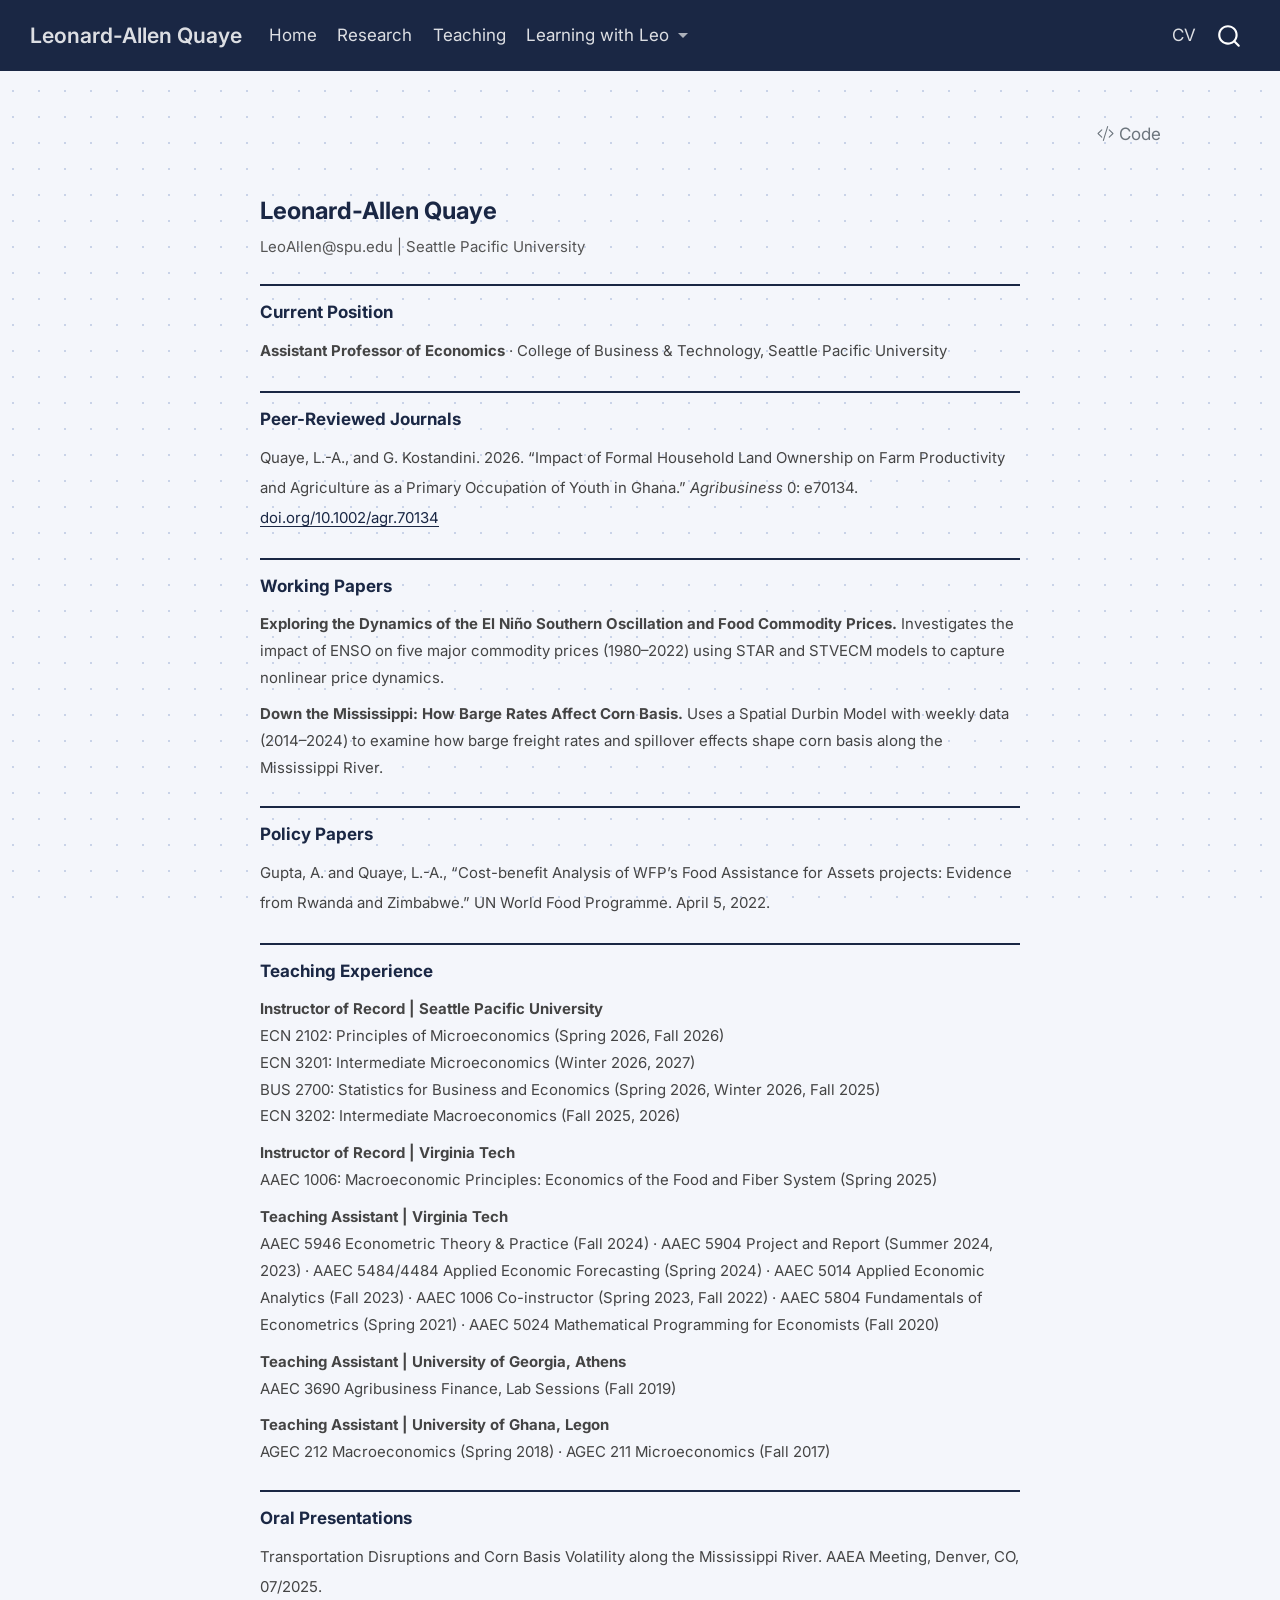
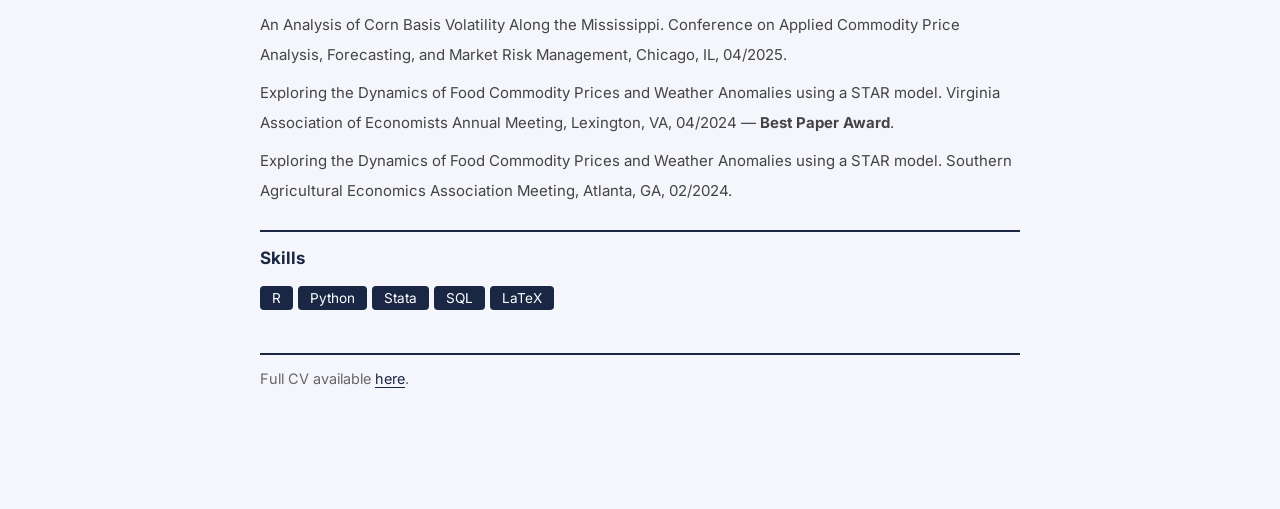
==== commit b70d8b37: "Add files via upload" ====
--- a/docs/cv.html
+++ b/docs/cv.html
@@ -2,13 +2,16 @@
 <html xmlns="http://www.w3.org/1999/xhtml" lang="en" xml:lang="en"><head>
 
 <meta charset="utf-8">
-<meta name="generator" content="quarto-1.5.57">
+<meta name="generator" content="quarto-1.9.38">
 
 <meta name="viewport" content="width=device-width, initial-scale=1.0, user-scalable=yes">
 
 
 <title>cv – Leonard-Allen Quaye</title>
 <style>
+/* Default styles provided by pandoc.
+** See https://pandoc.org/MANUAL.html#variables-for-html for config info.
+*/
 code{white-space: pre-wrap;}
 span.smallcaps{font-variant: small-caps;}
 div.columns{display: flex; gap: min(4vw, 1.5em);}
@@ -21,8 +24,9 @@
   vertical-align: middle;
 }
 /* CSS for syntax highlighting */
+html { -webkit-text-size-adjust: 100%; }
 pre > code.sourceCode { white-space: pre; position: relative; }
-pre > code.sourceCode > span { line-height: 1.25; }
+pre > code.sourceCode > span { display: inline-block; line-height: 1.25; }
 pre > code.sourceCode > span:empty { height: 1.2em; }
 .sourceCode { overflow: visible; }
 code.sourceCode > span { color: inherit; text-decoration: inherit; }
@@ -33,7 +37,7 @@
 }
 @media print {
 pre > code.sourceCode { white-space: pre-wrap; }
-pre > code.sourceCode > span { display: inline-block; text-indent: -5em; padding-left: 5em; }
+pre > code.sourceCode > span { text-indent: -5em; padding-left: 5em; }
 }
 pre.numberSource code
   { counter-reset: source-line 0; }
@@ -64,15 +68,16 @@
 <script src="site_libs/quarto-search/fuse.min.js"></script>
 <script src="site_libs/quarto-search/quarto-search.js"></script>
 <meta name="quarto:offset" content="./">
-<script src="site_libs/quarto-html/quarto.js"></script>
+<script src="site_libs/quarto-html/quarto.js" type="module"></script>
+<script src="site_libs/quarto-html/tabsets/tabsets.js" type="module"></script>
 <script src="site_libs/quarto-html/popper.min.js"></script>
 <script src="site_libs/quarto-html/tippy.umd.min.js"></script>
 <script src="site_libs/quarto-html/anchor.min.js"></script>
 <link href="site_libs/quarto-html/tippy.css" rel="stylesheet">
-<link href="site_libs/quarto-html/quarto-syntax-highlighting.css" rel="stylesheet" id="quarto-text-highlighting-styles">
+<link href="site_libs/quarto-html/quarto-syntax-highlighting-15634bcf2e68342d4ad2dfa704d543f6.css" rel="stylesheet" id="quarto-text-highlighting-styles">
 <script src="site_libs/bootstrap/bootstrap.min.js"></script>
 <link href="site_libs/bootstrap/bootstrap-icons.css" rel="stylesheet">
-<link href="site_libs/bootstrap/bootstrap.min.css" rel="stylesheet" id="quarto-bootstrap" data-mode="light">
+<link href="site_libs/bootstrap/bootstrap-47b13caf589ca35fbf8d9eb3292ab7b1.min.css" rel="stylesheet" append-hash="true" id="quarto-bootstrap" data-mode="light">
 <script id="quarto-search-options" type="application/json">{
   "location": "navbar",
   "copy-button": false,
@@ -104,7 +109,7 @@
 
 </head>
 
-<body class="nav-fixed">
+<body class="nav-fixed quarto-light">
 
 <div id="quarto-search-results"></div>
   <header id="quarto-header" class="headroom fixed-top">
@@ -171,7 +176,7 @@
 <!-- margin-sidebar -->
     
 <!-- main -->
-<main class="content column-page" id="quarto-document-content"><div class="quarto-title-block"><div class="quarto-title-tools-only"><h1></h1><button type="button" class="btn code-tools-button" id="quarto-code-tools-source"><i class="bi"></i> Code</button></div></div>
+<main class="content column-page" id="quarto-document-content"><header id="title-block-header" class="quarto-title-block"><h1 class="title display-7"></h1></header><div class="quarto-title-block"><div class="quarto-title-tools-only"><button type="button" class="btn code-tools-button" id="quarto-code-tools-source"><i class="bi"></i> Code</button></div></div>
 
 
 
@@ -286,290 +291,294 @@
 
 </main> <!-- /main -->
 <script id="quarto-html-after-body" type="application/javascript">
-window.document.addEventListener("DOMContentLoaded", function (event) {
-  const toggleBodyColorMode = (bsSheetEl) => {
-    const mode = bsSheetEl.getAttribute("data-mode");
-    const bodyEl = window.document.querySelector("body");
-    if (mode === "dark") {
-      bodyEl.classList.add("quarto-dark");
-      bodyEl.classList.remove("quarto-light");
-    } else {
-      bodyEl.classList.add("quarto-light");
-      bodyEl.classList.remove("quarto-dark");
-    }
-  }
-  const toggleBodyColorPrimary = () => {
-    const bsSheetEl = window.document.querySelector("link#quarto-bootstrap");
-    if (bsSheetEl) {
-      toggleBodyColorMode(bsSheetEl);
-    }
-  }
-  toggleBodyColorPrimary();  
-  const icon = "";
-  const anchorJS = new window.AnchorJS();
-  anchorJS.options = {
-    placement: 'right',
-    icon: icon
-  };
-  anchorJS.add('.anchored');
-  const isCodeAnnotation = (el) => {
-    for (const clz of el.classList) {
-      if (clz.startsWith('code-annotation-')) {                     
-        return true;
-      }
-    }
-    return false;
-  }
-  const onCopySuccess = function(e) {
-    // button target
-    const button = e.trigger;
-    // don't keep focus
-    button.blur();
-    // flash "checked"
-    button.classList.add('code-copy-button-checked');
-    var currentTitle = button.getAttribute("title");
-    button.setAttribute("title", "Copied!");
-    let tooltip;
-    if (window.bootstrap) {
-      button.setAttribute("data-bs-toggle", "tooltip");
-      button.setAttribute("data-bs-placement", "left");
-      button.setAttribute("data-bs-title", "Copied!");
-      tooltip = new bootstrap.Tooltip(button, 
-        { trigger: "manual", 
-          customClass: "code-copy-button-tooltip",
-          offset: [0, -8]});
-      tooltip.show();    
-    }
-    setTimeout(function() {
-      if (tooltip) {
-        tooltip.hide();
-        button.removeAttribute("data-bs-title");
-        button.removeAttribute("data-bs-toggle");
-        button.removeAttribute("data-bs-placement");
-      }
-      button.setAttribute("title", currentTitle);
-      button.classList.remove('code-copy-button-checked');
-    }, 1000);
-    // clear code selection
-    e.clearSelection();
-  }
-  const getTextToCopy = function(trigger) {
-      const codeEl = trigger.previousElementSibling.cloneNode(true);
+  window.document.addEventListener("DOMContentLoaded", function (event) {
+    const icon = "";
+    const anchorJS = new window.AnchorJS();
+    anchorJS.options = {
+      placement: 'right',
+      icon: icon
+    };
+    anchorJS.add('.anchored');
+    const isCodeAnnotation = (el) => {
+      for (const clz of el.classList) {
+        if (clz.startsWith('code-annotation-')) {                     
+          return true;
+        }
+      }
+      return false;
+    }
+    const onCopySuccess = function(e) {
+      // button target
+      const button = e.trigger;
+      // don't keep focus
+      button.blur();
+      // flash "checked"
+      button.classList.add('code-copy-button-checked');
+      var currentTitle = button.getAttribute("title");
+      button.setAttribute("title", "Copied!");
+      let tooltip;
+      if (window.bootstrap) {
+        button.setAttribute("data-bs-toggle", "tooltip");
+        button.setAttribute("data-bs-placement", "left");
+        button.setAttribute("data-bs-title", "Copied!");
+        tooltip = new bootstrap.Tooltip(button, 
+          { trigger: "manual", 
+            customClass: "code-copy-button-tooltip",
+            offset: [0, -8]});
+        tooltip.show();    
+      }
+      setTimeout(function() {
+        if (tooltip) {
+          tooltip.hide();
+          button.removeAttribute("data-bs-title");
+          button.removeAttribute("data-bs-toggle");
+          button.removeAttribute("data-bs-placement");
+        }
+        button.setAttribute("title", currentTitle);
+        button.classList.remove('code-copy-button-checked');
+      }, 1000);
+      // clear code selection
+      e.clearSelection();
+    }
+    const getTextToCopy = function(trigger) {
+      const outerScaffold = trigger.parentElement.cloneNode(true);
+      const codeEl = outerScaffold.querySelector('code');
       for (const childEl of codeEl.children) {
         if (isCodeAnnotation(childEl)) {
           childEl.remove();
         }
       }
       return codeEl.innerText;
-  }
-  const clipboard = new window.ClipboardJS('.code-copy-button:not([data-in-quarto-modal])', {
-    text: getTextToCopy
-  });
-  clipboard.on('success', onCopySuccess);
-  if (window.document.getElementById('quarto-embedded-source-code-modal')) {
-    // For code content inside modals, clipBoardJS needs to be initialized with a container option
-    // TODO: Check when it could be a function (https://github.com/zenorocha/clipboard.js/issues/860)
-    const clipboardModal = new window.ClipboardJS('.code-copy-button[data-in-quarto-modal]', {
-      text: getTextToCopy,
-      container: window.document.getElementById('quarto-embedded-source-code-modal')
+    }
+    const clipboard = new window.ClipboardJS('.code-copy-button:not([data-in-quarto-modal])', {
+      text: getTextToCopy
     });
-    clipboardModal.on('success', onCopySuccess);
-  }
-  const viewSource = window.document.getElementById('quarto-view-source') ||
-                     window.document.getElementById('quarto-code-tools-source');
-  if (viewSource) {
-    const sourceUrl = viewSource.getAttribute("data-quarto-source-url");
-    viewSource.addEventListener("click", function(e) {
-      if (sourceUrl) {
-        // rstudio viewer pane
-        if (/\bcapabilities=\b/.test(window.location)) {
-          window.open(sourceUrl);
+    clipboard.on('success', onCopySuccess);
+    if (window.document.getElementById('quarto-embedded-source-code-modal')) {
+      const clipboardModal = new window.ClipboardJS('.code-copy-button[data-in-quarto-modal]', {
+        text: getTextToCopy,
+        container: window.document.getElementById('quarto-embedded-source-code-modal')
+      });
+      clipboardModal.on('success', onCopySuccess);
+    }
+    const viewSource = window.document.getElementById('quarto-view-source') ||
+                       window.document.getElementById('quarto-code-tools-source');
+    if (viewSource) {
+      const sourceUrl = viewSource.getAttribute("data-quarto-source-url");
+      viewSource.addEventListener("click", function(e) {
+        if (sourceUrl) {
+          // rstudio viewer pane
+          if (/\bcapabilities=\b/.test(window.location)) {
+            window.open(sourceUrl);
+          } else {
+            window.location.href = sourceUrl;
+          }
         } else {
-          window.location.href = sourceUrl;
+          const modal = new bootstrap.Modal(document.getElementById('quarto-embedded-source-code-modal'));
+          modal.show();
+        }
+        return false;
+      });
+    }
+    function toggleCodeHandler(show) {
+      return function(e) {
+        const detailsSrc = window.document.querySelectorAll(".cell > details > .sourceCode");
+        for (let i=0; i<detailsSrc.length; i++) {
+          const details = detailsSrc[i].parentElement;
+          if (show) {
+            details.open = true;
+          } else {
+            details.removeAttribute("open");
+          }
+        }
+        const cellCodeDivs = window.document.querySelectorAll(".cell > .sourceCode");
+        const fromCls = show ? "hidden" : "unhidden";
+        const toCls = show ? "unhidden" : "hidden";
+        for (let i=0; i<cellCodeDivs.length; i++) {
+          const codeDiv = cellCodeDivs[i];
+          if (codeDiv.classList.contains(fromCls)) {
+            codeDiv.classList.remove(fromCls);
+            codeDiv.classList.add(toCls);
+          } 
+        }
+        return false;
+      }
+    }
+    const hideAllCode = window.document.getElementById("quarto-hide-all-code");
+    if (hideAllCode) {
+      hideAllCode.addEventListener("click", toggleCodeHandler(false));
+    }
+    const showAllCode = window.document.getElementById("quarto-show-all-code");
+    if (showAllCode) {
+      showAllCode.addEventListener("click", toggleCodeHandler(true));
+    }
+      var localhostRegex = new RegExp(/^(?:http|https):\/\/localhost\:?[0-9]*\//);
+      var mailtoRegex = new RegExp(/^mailto:/);
+        var filterRegex = new RegExp('/' + window.location.host + '/');
+      var isInternal = (href) => {
+          return filterRegex.test(href) || localhostRegex.test(href) || mailtoRegex.test(href);
+      }
+      // Inspect non-navigation links and adorn them if external
+     var links = window.document.querySelectorAll('a[href]:not(.nav-link):not(.navbar-brand):not(.toc-action):not(.sidebar-link):not(.sidebar-item-toggle):not(.pagination-link):not(.no-external):not([aria-hidden]):not(.dropdown-item):not(.quarto-navigation-tool):not(.about-link)');
+      for (var i=0; i<links.length; i++) {
+        const link = links[i];
+        if (!isInternal(link.href)) {
+          // undo the damage that might have been done by quarto-nav.js in the case of
+          // links that we want to consider external
+          if (link.dataset.originalHref !== undefined) {
+            link.href = link.dataset.originalHref;
+          }
+        }
+      }
+    function tippyHover(el, contentFn, onTriggerFn, onUntriggerFn) {
+      const config = {
+        allowHTML: true,
+        maxWidth: 500,
+        delay: 100,
+        arrow: false,
+        appendTo: function(el) {
+            return el.parentElement;
+        },
+        interactive: true,
+        interactiveBorder: 10,
+        theme: 'quarto',
+        placement: 'bottom-start',
+      };
+      if (contentFn) {
+        config.content = contentFn;
+      }
+      if (onTriggerFn) {
+        config.onTrigger = onTriggerFn;
+      }
+      if (onUntriggerFn) {
+        config.onUntrigger = onUntriggerFn;
+      }
+      window.tippy(el, config); 
+    }
+    const noterefs = window.document.querySelectorAll('a[role="doc-noteref"]');
+    for (var i=0; i<noterefs.length; i++) {
+      const ref = noterefs[i];
+      tippyHover(ref, function() {
+        // use id or data attribute instead here
+        let href = ref.getAttribute('data-footnote-href') || ref.getAttribute('href');
+        try { href = new URL(href).hash; } catch {}
+        const id = href.replace(/^#\/?/, "");
+        const note = window.document.getElementById(id);
+        if (note) {
+          return note.innerHTML;
+        } else {
+          return "";
+        }
+      });
+    }
+    const xrefs = window.document.querySelectorAll('a.quarto-xref');
+    const processXRef = (id, note) => {
+      // Strip column container classes
+      const stripColumnClz = (el) => {
+        el.classList.remove("page-full", "page-columns");
+        if (el.children) {
+          for (const child of el.children) {
+            stripColumnClz(child);
+          }
+        }
+      }
+      stripColumnClz(note)
+      if (id === null || id.startsWith('sec-')) {
+        // Special case sections, only their first couple elements
+        const container = document.createElement("div");
+        if (note.children && note.children.length > 2) {
+          container.appendChild(note.children[0].cloneNode(true));
+          for (let i = 1; i < note.children.length; i++) {
+            const child = note.children[i];
+            if (child.tagName === "P" && child.innerText === "") {
+              continue;
+            } else {
+              container.appendChild(child.cloneNode(true));
+              break;
+            }
+          }
+          if (window.Quarto?.typesetMath) {
+            window.Quarto.typesetMath(container);
+          }
+          return container.innerHTML
+        } else {
+          if (window.Quarto?.typesetMath) {
+            window.Quarto.typesetMath(note);
+          }
+          return note.innerHTML;
         }
       } else {
-        const modal = new bootstrap.Modal(document.getElementById('quarto-embedded-source-code-modal'));
-        modal.show();
-      }
-      return false;
-    });
-  }
-  function toggleCodeHandler(show) {
-    return function(e) {
-      const detailsSrc = window.document.querySelectorAll(".cell > details > .sourceCode");
-      for (let i=0; i<detailsSrc.length; i++) {
-        const details = detailsSrc[i].parentElement;
-        if (show) {
-          details.open = true;
-        } else {
-          details.removeAttribute("open");
-        }
-      }
-      const cellCodeDivs = window.document.querySelectorAll(".cell > .sourceCode");
-      const fromCls = show ? "hidden" : "unhidden";
-      const toCls = show ? "unhidden" : "hidden";
-      for (let i=0; i<cellCodeDivs.length; i++) {
-        const codeDiv = cellCodeDivs[i];
-        if (codeDiv.classList.contains(fromCls)) {
-          codeDiv.classList.remove(fromCls);
-          codeDiv.classList.add(toCls);
-        } 
-      }
-      return false;
-    }
-  }
-  const hideAllCode = window.document.getElementById("quarto-hide-all-code");
-  if (hideAllCode) {
-    hideAllCode.addEventListener("click", toggleCodeHandler(false));
-  }
-  const showAllCode = window.document.getElementById("quarto-show-all-code");
-  if (showAllCode) {
-    showAllCode.addEventListener("click", toggleCodeHandler(true));
-  }
-    var localhostRegex = new RegExp(/^(?:http|https):\/\/localhost\:?[0-9]*\//);
-    var mailtoRegex = new RegExp(/^mailto:/);
-      var filterRegex = new RegExp('/' + window.location.host + '/');
-    var isInternal = (href) => {
-        return filterRegex.test(href) || localhostRegex.test(href) || mailtoRegex.test(href);
-    }
-    // Inspect non-navigation links and adorn them if external
- 	var links = window.document.querySelectorAll('a[href]:not(.nav-link):not(.navbar-brand):not(.toc-action):not(.sidebar-link):not(.sidebar-item-toggle):not(.pagination-link):not(.no-external):not([aria-hidden]):not(.dropdown-item):not(.quarto-navigation-tool):not(.about-link)');
-    for (var i=0; i<links.length; i++) {
-      const link = links[i];
-      if (!isInternal(link.href)) {
-        // undo the damage that might have been done by quarto-nav.js in the case of
-        // links that we want to consider external
-        if (link.dataset.originalHref !== undefined) {
-          link.href = link.dataset.originalHref;
-        }
-      }
-    }
-  function tippyHover(el, contentFn, onTriggerFn, onUntriggerFn) {
-    const config = {
-      allowHTML: true,
-      maxWidth: 500,
-      delay: 100,
-      arrow: false,
-      appendTo: function(el) {
-          return el.parentElement;
-      },
-      interactive: true,
-      interactiveBorder: 10,
-      theme: 'quarto',
-      placement: 'bottom-start',
-    };
-    if (contentFn) {
-      config.content = contentFn;
-    }
-    if (onTriggerFn) {
-      config.onTrigger = onTriggerFn;
-    }
-    if (onUntriggerFn) {
-      config.onUntrigger = onUntriggerFn;
-    }
-    window.tippy(el, config); 
-  }
-  const noterefs = window.document.querySelectorAll('a[role="doc-noteref"]');
-  for (var i=0; i<noterefs.length; i++) {
-    const ref = noterefs[i];
-    tippyHover(ref, function() {
-      // use id or data attribute instead here
-      let href = ref.getAttribute('data-footnote-href') || ref.getAttribute('href');
-      try { href = new URL(href).hash; } catch {}
-      const id = href.replace(/^#\/?/, "");
-      const note = window.document.getElementById(id);
-      if (note) {
-        return note.innerHTML;
-      } else {
-        return "";
-      }
-    });
-  }
-  const xrefs = window.document.querySelectorAll('a.quarto-xref');
-  const processXRef = (id, note) => {
-    // Strip column container classes
-    const stripColumnClz = (el) => {
-      el.classList.remove("page-full", "page-columns");
-      if (el.children) {
-        for (const child of el.children) {
-          stripColumnClz(child);
-        }
-      }
-    }
-    stripColumnClz(note)
-    if (id === null || id.startsWith('sec-')) {
-      // Special case sections, only their first couple elements
-      const container = document.createElement("div");
-      if (note.children && note.children.length > 2) {
-        container.appendChild(note.children[0].cloneNode(true));
-        for (let i = 1; i < note.children.length; i++) {
-          const child = note.children[i];
-          if (child.tagName === "P" && child.innerText === "") {
-            continue;
-          } else {
-            container.appendChild(child.cloneNode(true));
-            break;
-          }
-        }
-        if (window.Quarto?.typesetMath) {
-          window.Quarto.typesetMath(container);
-        }
-        return container.innerHTML
-      } else {
+        // Remove any anchor links if they are present
+        const anchorLink = note.querySelector('a.anchorjs-link');
+        if (anchorLink) {
+          anchorLink.remove();
+        }
         if (window.Quarto?.typesetMath) {
           window.Quarto.typesetMath(note);
         }
-        return note.innerHTML;
-      }
-    } else {
-      // Remove any anchor links if they are present
-      const anchorLink = note.querySelector('a.anchorjs-link');
-      if (anchorLink) {
-        anchorLink.remove();
-      }
-      if (window.Quarto?.typesetMath) {
-        window.Quarto.typesetMath(note);
-      }
-      // TODO in 1.5, we should make sure this works without a callout special case
-      if (note.classList.contains("callout")) {
-        return note.outerHTML;
-      } else {
-        return note.innerHTML;
-      }
-    }
-  }
-  for (var i=0; i<xrefs.length; i++) {
-    const xref = xrefs[i];
-    tippyHover(xref, undefined, function(instance) {
-      instance.disable();
-      let url = xref.getAttribute('href');
-      let hash = undefined; 
-      if (url.startsWith('#')) {
-        hash = url;
-      } else {
-        try { hash = new URL(url).hash; } catch {}
-      }
-      if (hash) {
-        const id = hash.replace(/^#\/?/, "");
-        const note = window.document.getElementById(id);
-        if (note !== null) {
-          try {
-            const html = processXRef(id, note.cloneNode(true));
-            instance.setContent(html);
-          } finally {
-            instance.enable();
-            instance.show();
-          }
+        if (note.classList.contains("callout")) {
+          return note.outerHTML;
         } else {
-          // See if we can fetch this
-          fetch(url.split('#')[0])
+          return note.innerHTML;
+        }
+      }
+    }
+    for (var i=0; i<xrefs.length; i++) {
+      const xref = xrefs[i];
+      tippyHover(xref, undefined, function(instance) {
+        instance.disable();
+        let url = xref.getAttribute('href');
+        let hash = undefined; 
+        if (url.startsWith('#')) {
+          hash = url;
+        } else {
+          try { hash = new URL(url).hash; } catch {}
+        }
+        if (hash) {
+          const id = hash.replace(/^#\/?/, "");
+          const note = window.document.getElementById(id);
+          if (note !== null) {
+            try {
+              const html = processXRef(id, note.cloneNode(true));
+              instance.setContent(html);
+            } finally {
+              instance.enable();
+              instance.show();
+            }
+          } else {
+            // See if we can fetch this
+            fetch(url.split('#')[0])
+            .then(res => res.text())
+            .then(html => {
+              const parser = new DOMParser();
+              const htmlDoc = parser.parseFromString(html, "text/html");
+              const note = htmlDoc.getElementById(id);
+              if (note !== null) {
+                const html = processXRef(id, note);
+                instance.setContent(html);
+              } 
+            }).finally(() => {
+              instance.enable();
+              instance.show();
+            });
+          }
+        } else {
+          // See if we can fetch a full url (with no hash to target)
+          // This is a special case and we should probably do some content thinning / targeting
+          fetch(url)
           .then(res => res.text())
           .then(html => {
             const parser = new DOMParser();
             const htmlDoc = parser.parseFromString(html, "text/html");
-            const note = htmlDoc.getElementById(id);
+            const note = htmlDoc.querySelector('main.content');
             if (note !== null) {
-              const html = processXRef(id, note);
+              // This should only happen for chapter cross references
+              // (since there is no id in the URL)
+              // remove the first header
+              if (note.children.length > 0 && note.children[0].tagName === "HEADER") {
+                note.children[0].remove();
+              }
+              const html = processXRef(null, note);
               instance.setContent(html);
             } 
           }).finally(() => {
@@ -577,260 +586,236 @@
             instance.show();
           });
         }
+      }, function(instance) {
+      });
+    }
+        let selectedAnnoteEl;
+        const selectorForAnnotation = ( cell, annotation) => {
+          let cellAttr = 'data-code-cell="' + cell + '"';
+          let lineAttr = 'data-code-annotation="' +  annotation + '"';
+          const selector = 'span[' + cellAttr + '][' + lineAttr + ']';
+          return selector;
+        }
+        const selectCodeLines = (annoteEl) => {
+          const doc = window.document;
+          const targetCell = annoteEl.getAttribute("data-target-cell");
+          const targetAnnotation = annoteEl.getAttribute("data-target-annotation");
+          const annoteSpan = window.document.querySelector(selectorForAnnotation(targetCell, targetAnnotation));
+          const lines = annoteSpan.getAttribute("data-code-lines").split(",");
+          const lineIds = lines.map((line) => {
+            return targetCell + "-" + line;
+          })
+          let top = null;
+          let height = null;
+          let parent = null;
+          if (lineIds.length > 0) {
+              //compute the position of the single el (top and bottom and make a div)
+              const el = window.document.getElementById(lineIds[0]);
+              top = el.offsetTop;
+              height = el.offsetHeight;
+              parent = el.parentElement.parentElement;
+            if (lineIds.length > 1) {
+              const lastEl = window.document.getElementById(lineIds[lineIds.length - 1]);
+              const bottom = lastEl.offsetTop + lastEl.offsetHeight;
+              height = bottom - top;
+            }
+            if (top !== null && height !== null && parent !== null) {
+              // cook up a div (if necessary) and position it 
+              let div = window.document.getElementById("code-annotation-line-highlight");
+              if (div === null) {
+                div = window.document.createElement("div");
+                div.setAttribute("id", "code-annotation-line-highlight");
+                div.style.position = 'absolute';
+                parent.appendChild(div);
+              }
+              div.style.top = top - 2 + "px";
+              div.style.height = height + 4 + "px";
+              div.style.left = 0;
+              let gutterDiv = window.document.getElementById("code-annotation-line-highlight-gutter");
+              if (gutterDiv === null) {
+                gutterDiv = window.document.createElement("div");
+                gutterDiv.setAttribute("id", "code-annotation-line-highlight-gutter");
+                gutterDiv.style.position = 'absolute';
+                const codeCell = window.document.getElementById(targetCell);
+                const gutter = codeCell.querySelector('.code-annotation-gutter');
+                gutter.appendChild(gutterDiv);
+              }
+              gutterDiv.style.top = top - 2 + "px";
+              gutterDiv.style.height = height + 4 + "px";
+            }
+            selectedAnnoteEl = annoteEl;
+          }
+        };
+        const unselectCodeLines = () => {
+          const elementsIds = ["code-annotation-line-highlight", "code-annotation-line-highlight-gutter"];
+          elementsIds.forEach((elId) => {
+            const div = window.document.getElementById(elId);
+            if (div) {
+              div.remove();
+            }
+          });
+          selectedAnnoteEl = undefined;
+        };
+          // Handle positioning of the toggle
+      window.addEventListener(
+        "resize",
+        throttle(() => {
+          elRect = undefined;
+          if (selectedAnnoteEl) {
+            selectCodeLines(selectedAnnoteEl);
+          }
+        }, 10)
+      );
+      function throttle(fn, ms) {
+      let throttle = false;
+      let timer;
+        return (...args) => {
+          if(!throttle) { // first call gets through
+              fn.apply(this, args);
+              throttle = true;
+          } else { // all the others get throttled
+              if(timer) clearTimeout(timer); // cancel #2
+              timer = setTimeout(() => {
+                fn.apply(this, args);
+                timer = throttle = false;
+              }, ms);
+          }
+        };
+      }
+        // Attach click handler to the DT
+        const annoteDls = window.document.querySelectorAll('dt[data-target-cell]');
+        for (const annoteDlNode of annoteDls) {
+          annoteDlNode.addEventListener('click', (event) => {
+            const clickedEl = event.target;
+            if (clickedEl !== selectedAnnoteEl) {
+              unselectCodeLines();
+              const activeEl = window.document.querySelector('dt[data-target-cell].code-annotation-active');
+              if (activeEl) {
+                activeEl.classList.remove('code-annotation-active');
+              }
+              selectCodeLines(clickedEl);
+              clickedEl.classList.add('code-annotation-active');
+            } else {
+              // Unselect the line
+              unselectCodeLines();
+              clickedEl.classList.remove('code-annotation-active');
+            }
+          });
+        }
+    const findCites = (el) => {
+      const parentEl = el.parentElement;
+      if (parentEl) {
+        const cites = parentEl.dataset.cites;
+        if (cites) {
+          return {
+            el,
+            cites: cites.split(' ')
+          };
+        } else {
+          return findCites(el.parentElement)
+        }
       } else {
-        // See if we can fetch a full url (with no hash to target)
-        // This is a special case and we should probably do some content thinning / targeting
-        fetch(url)
-        .then(res => res.text())
-        .then(html => {
-          const parser = new DOMParser();
-          const htmlDoc = parser.parseFromString(html, "text/html");
-          const note = htmlDoc.querySelector('main.content');
-          if (note !== null) {
-            // This should only happen for chapter cross references
-            // (since there is no id in the URL)
-            // remove the first header
-            if (note.children.length > 0 && note.children[0].tagName === "HEADER") {
-              note.children[0].remove();
+        return undefined;
+      }
+    };
+    var bibliorefs = window.document.querySelectorAll('a[role="doc-biblioref"]');
+    for (var i=0; i<bibliorefs.length; i++) {
+      const ref = bibliorefs[i];
+      const citeInfo = findCites(ref);
+      if (citeInfo) {
+        tippyHover(citeInfo.el, function() {
+          var popup = window.document.createElement('div');
+          citeInfo.cites.forEach(function(cite) {
+            var citeDiv = window.document.createElement('div');
+            citeDiv.classList.add('hanging-indent');
+            citeDiv.classList.add('csl-entry');
+            var biblioDiv = window.document.getElementById('ref-' + cite);
+            if (biblioDiv) {
+              citeDiv.innerHTML = biblioDiv.innerHTML;
             }
-            const html = processXRef(null, note);
-            instance.setContent(html);
-          } 
-        }).finally(() => {
-          instance.enable();
-          instance.show();
+            popup.appendChild(citeDiv);
+          });
+          return popup.innerHTML;
         });
       }
-    }, function(instance) {
-    });
-  }
-      let selectedAnnoteEl;
-      const selectorForAnnotation = ( cell, annotation) => {
-        let cellAttr = 'data-code-cell="' + cell + '"';
-        let lineAttr = 'data-code-annotation="' +  annotation + '"';
-        const selector = 'span[' + cellAttr + '][' + lineAttr + ']';
-        return selector;
-      }
-      const selectCodeLines = (annoteEl) => {
-        const doc = window.document;
-        const targetCell = annoteEl.getAttribute("data-target-cell");
-        const targetAnnotation = annoteEl.getAttribute("data-target-annotation");
-        const annoteSpan = window.document.querySelector(selectorForAnnotation(targetCell, targetAnnotation));
-        const lines = annoteSpan.getAttribute("data-code-lines").split(",");
-        const lineIds = lines.map((line) => {
-          return targetCell + "-" + line;
-        })
-        let top = null;
-        let height = null;
-        let parent = null;
-        if (lineIds.length > 0) {
-            //compute the position of the single el (top and bottom and make a div)
-            const el = window.document.getElementById(lineIds[0]);
-            top = el.offsetTop;
-            height = el.offsetHeight;
-            parent = el.parentElement.parentElement;
-          if (lineIds.length > 1) {
-            const lastEl = window.document.getElementById(lineIds[lineIds.length - 1]);
-            const bottom = lastEl.offsetTop + lastEl.offsetHeight;
-            height = bottom - top;
-          }
-          if (top !== null && height !== null && parent !== null) {
-            // cook up a div (if necessary) and position it 
-            let div = window.document.getElementById("code-annotation-line-highlight");
-            if (div === null) {
-              div = window.document.createElement("div");
-              div.setAttribute("id", "code-annotation-line-highlight");
-              div.style.position = 'absolute';
-              parent.appendChild(div);
-            }
-            div.style.top = top - 2 + "px";
-            div.style.height = height + 4 + "px";
-            div.style.left = 0;
-            let gutterDiv = window.document.getElementById("code-annotation-line-highlight-gutter");
-            if (gutterDiv === null) {
-              gutterDiv = window.document.createElement("div");
-              gutterDiv.setAttribute("id", "code-annotation-line-highlight-gutter");
-              gutterDiv.style.position = 'absolute';
-              const codeCell = window.document.getElementById(targetCell);
-              const gutter = codeCell.querySelector('.code-annotation-gutter');
-              gutter.appendChild(gutterDiv);
-            }
-            gutterDiv.style.top = top - 2 + "px";
-            gutterDiv.style.height = height + 4 + "px";
-          }
-          selectedAnnoteEl = annoteEl;
-        }
-      };
-      const unselectCodeLines = () => {
-        const elementsIds = ["code-annotation-line-highlight", "code-annotation-line-highlight-gutter"];
-        elementsIds.forEach((elId) => {
-          const div = window.document.getElementById(elId);
-          if (div) {
-            div.remove();
-          }
-        });
-        selectedAnnoteEl = undefined;
-      };
-        // Handle positioning of the toggle
-    window.addEventListener(
-      "resize",
-      throttle(() => {
-        elRect = undefined;
-        if (selectedAnnoteEl) {
-          selectCodeLines(selectedAnnoteEl);
-        }
-      }, 10)
-    );
-    function throttle(fn, ms) {
-    let throttle = false;
-    let timer;
-      return (...args) => {
-        if(!throttle) { // first call gets through
-            fn.apply(this, args);
-            throttle = true;
-        } else { // all the others get throttled
-            if(timer) clearTimeout(timer); // cancel #2
-            timer = setTimeout(() => {
-              fn.apply(this, args);
-              timer = throttle = false;
-            }, ms);
-        }
-      };
-    }
-      // Attach click handler to the DT
-      const annoteDls = window.document.querySelectorAll('dt[data-target-cell]');
-      for (const annoteDlNode of annoteDls) {
-        annoteDlNode.addEventListener('click', (event) => {
-          const clickedEl = event.target;
-          if (clickedEl !== selectedAnnoteEl) {
-            unselectCodeLines();
-            const activeEl = window.document.querySelector('dt[data-target-cell].code-annotation-active');
-            if (activeEl) {
-              activeEl.classList.remove('code-annotation-active');
-            }
-            selectCodeLines(clickedEl);
-            clickedEl.classList.add('code-annotation-active');
-          } else {
-            // Unselect the line
-            unselectCodeLines();
-            clickedEl.classList.remove('code-annotation-active');
-          }
-        });
-      }
-  const findCites = (el) => {
-    const parentEl = el.parentElement;
-    if (parentEl) {
-      const cites = parentEl.dataset.cites;
-      if (cites) {
-        return {
-          el,
-          cites: cites.split(' ')
-        };
-      } else {
-        return findCites(el.parentElement)
-      }
-    } else {
-      return undefined;
-    }
-  };
-  var bibliorefs = window.document.querySelectorAll('a[role="doc-biblioref"]');
-  for (var i=0; i<bibliorefs.length; i++) {
-    const ref = bibliorefs[i];
-    const citeInfo = findCites(ref);
-    if (citeInfo) {
-      tippyHover(citeInfo.el, function() {
-        var popup = window.document.createElement('div');
-        citeInfo.cites.forEach(function(cite) {
-          var citeDiv = window.document.createElement('div');
-          citeDiv.classList.add('hanging-indent');
-          citeDiv.classList.add('csl-entry');
-          var biblioDiv = window.document.getElementById('ref-' + cite);
-          if (biblioDiv) {
-            citeDiv.innerHTML = biblioDiv.innerHTML;
-          }
-          popup.appendChild(citeDiv);
-        });
-        return popup.innerHTML;
-      });
-    }
-  }
-});
-</script><div class="modal fade" id="quarto-embedded-source-code-modal" tabindex="-1" aria-labelledby="quarto-embedded-source-code-modal-label" aria-hidden="true"><div class="modal-dialog modal-dialog-scrollable"><div class="modal-content"><div class="modal-header"><h5 class="modal-title" id="quarto-embedded-source-code-modal-label">Source Code</h5><button class="btn-close" data-bs-dismiss="modal"></button></div><div class="modal-body"><div class="">
-<div class="sourceCode" id="cb1" data-shortcodes="false"><pre class="sourceCode markdown code-with-copy"><code class="sourceCode markdown"><span id="cb1-1"><a href="#cb1-1" aria-hidden="true" tabindex="-1"></a><span class="co">---</span></span>
+    }
+  });
+  </script><div class="modal fade" id="quarto-embedded-source-code-modal" tabindex="-1" aria-labelledby="quarto-embedded-source-code-modal-label" aria-hidden="true"><div class="modal-dialog modal-dialog-scrollable"><div class="modal-content"><div class="modal-header"><h5 class="modal-title" id="quarto-embedded-source-code-modal-label">Source Code</h5><button class="btn-close" data-bs-dismiss="modal"></button></div><div class="modal-body"><div class="">
+<div class="code-copy-outer-scaffold"><div class="sourceCode" id="cb1" data-shortcodes="false"><pre class="sourceCode markdown code-with-copy"><code class="sourceCode markdown"><span id="cb1-1"><a href="#cb1-1" aria-hidden="true" tabindex="-1"></a><span class="co">---</span></span>
 <span id="cb1-2"><a href="#cb1-2" aria-hidden="true" tabindex="-1"></a><span class="an">title:</span><span class="co"> ""</span></span>
 <span id="cb1-3"><a href="#cb1-3" aria-hidden="true" tabindex="-1"></a><span class="an">page-layout:</span><span class="co"> full</span></span>
 <span id="cb1-4"><a href="#cb1-4" aria-hidden="true" tabindex="-1"></a><span class="an">toc:</span><span class="co"> false</span></span>
 <span id="cb1-5"><a href="#cb1-5" aria-hidden="true" tabindex="-1"></a><span class="co">---</span></span>
 <span id="cb1-6"><a href="#cb1-6" aria-hidden="true" tabindex="-1"></a></span>
-<span id="cb1-7"><a href="#cb1-7" aria-hidden="true" tabindex="-1"></a>&lt;div style="max-width:800px; margin:40px auto; padding:0 20px;"&gt;</span>
-<span id="cb1-8"><a href="#cb1-8" aria-hidden="true" tabindex="-1"></a>&lt;div style="font-size:1.4rem; font-weight:700; color:#1a2744; margin-bottom:4px;"&gt;Leonard-Allen Quaye&lt;/div&gt;</span>
-<span id="cb1-9"><a href="#cb1-9" aria-hidden="true" tabindex="-1"></a>&lt;div style="font-size:0.88rem; color:#555; margin-bottom:16px;"&gt;LeoAllen@spu.edu | Seattle Pacific University&lt;/div&gt;</span>
+<span id="cb1-7"><a href="#cb1-7" aria-hidden="true" tabindex="-1"></a><span class="dt">&lt;</span><span class="kw">div</span><span class="ot"> style</span><span class="op">=</span><span class="st">"max-width:800px; margin:40px auto; padding:0 20px;"</span><span class="dt">&gt;</span></span>
+<span id="cb1-8"><a href="#cb1-8" aria-hidden="true" tabindex="-1"></a><span class="dt">&lt;</span><span class="kw">div</span><span class="ot"> style</span><span class="op">=</span><span class="st">"font-size:1.4rem; font-weight:700; color:#1a2744; margin-bottom:4px;"</span><span class="dt">&gt;</span>Leonard-Allen Quaye<span class="dt">&lt;/</span><span class="kw">div</span><span class="dt">&gt;</span></span>
+<span id="cb1-9"><a href="#cb1-9" aria-hidden="true" tabindex="-1"></a><span class="dt">&lt;</span><span class="kw">div</span><span class="ot"> style</span><span class="op">=</span><span class="st">"font-size:0.88rem; color:#555; margin-bottom:16px;"</span><span class="dt">&gt;</span>LeoAllen@spu.edu | Seattle Pacific University<span class="dt">&lt;/</span><span class="kw">div</span><span class="dt">&gt;</span></span>
 <span id="cb1-10"><a href="#cb1-10" aria-hidden="true" tabindex="-1"></a></span>
-<span id="cb1-11"><a href="#cb1-11" aria-hidden="true" tabindex="-1"></a>&lt;div style="margin-top:24px; border-top:2px solid #1a2744; padding-top:12px;"&gt;</span>
-<span id="cb1-12"><a href="#cb1-12" aria-hidden="true" tabindex="-1"></a>&lt;div style="font-size:1rem; font-weight:700; color:#1a2744; margin-bottom:10px;"&gt;Current Position&lt;/div&gt;</span>
-<span id="cb1-13"><a href="#cb1-13" aria-hidden="true" tabindex="-1"></a>&lt;div style="font-size:0.88rem; color:#444; line-height:2;"&gt;</span>
-<span id="cb1-14"><a href="#cb1-14" aria-hidden="true" tabindex="-1"></a>&lt;div&gt;&lt;strong&gt;Assistant Professor of Economics&lt;/strong&gt; · College of Business <span class="dv">&amp;amp;</span> Technology, Seattle Pacific University&lt;/div&gt;</span>
-<span id="cb1-15"><a href="#cb1-15" aria-hidden="true" tabindex="-1"></a>&lt;/div&gt;</span>
-<span id="cb1-16"><a href="#cb1-16" aria-hidden="true" tabindex="-1"></a>&lt;/div&gt;</span>
+<span id="cb1-11"><a href="#cb1-11" aria-hidden="true" tabindex="-1"></a><span class="dt">&lt;</span><span class="kw">div</span><span class="ot"> style</span><span class="op">=</span><span class="st">"margin-top:24px; border-top:2px solid #1a2744; padding-top:12px;"</span><span class="dt">&gt;</span></span>
+<span id="cb1-12"><a href="#cb1-12" aria-hidden="true" tabindex="-1"></a><span class="dt">&lt;</span><span class="kw">div</span><span class="ot"> style</span><span class="op">=</span><span class="st">"font-size:1rem; font-weight:700; color:#1a2744; margin-bottom:10px;"</span><span class="dt">&gt;</span>Current Position<span class="dt">&lt;/</span><span class="kw">div</span><span class="dt">&gt;</span></span>
+<span id="cb1-13"><a href="#cb1-13" aria-hidden="true" tabindex="-1"></a><span class="dt">&lt;</span><span class="kw">div</span><span class="ot"> style</span><span class="op">=</span><span class="st">"font-size:0.88rem; color:#444; line-height:2;"</span><span class="dt">&gt;</span></span>
+<span id="cb1-14"><a href="#cb1-14" aria-hidden="true" tabindex="-1"></a><span class="dt">&lt;</span><span class="kw">div</span><span class="dt">&gt;&lt;</span><span class="kw">strong</span><span class="dt">&gt;</span>Assistant Professor of Economics<span class="dt">&lt;/</span><span class="kw">strong</span><span class="dt">&gt;</span> · College of Business <span class="dv">&amp;amp;</span> Technology, Seattle Pacific University<span class="dt">&lt;/</span><span class="kw">div</span><span class="dt">&gt;</span></span>
+<span id="cb1-15"><a href="#cb1-15" aria-hidden="true" tabindex="-1"></a><span class="dt">&lt;/</span><span class="kw">div</span><span class="dt">&gt;</span></span>
+<span id="cb1-16"><a href="#cb1-16" aria-hidden="true" tabindex="-1"></a><span class="dt">&lt;/</span><span class="kw">div</span><span class="dt">&gt;</span></span>
 <span id="cb1-17"><a href="#cb1-17" aria-hidden="true" tabindex="-1"></a></span>
-<span id="cb1-18"><a href="#cb1-18" aria-hidden="true" tabindex="-1"></a>&lt;div style="margin-top:24px; border-top:2px solid #1a2744; padding-top:12px;"&gt;</span>
-<span id="cb1-19"><a href="#cb1-19" aria-hidden="true" tabindex="-1"></a>&lt;div style="font-size:1rem; font-weight:700; color:#1a2744; margin-bottom:10px;"&gt;Peer-Reviewed Journals&lt;/div&gt;</span>
-<span id="cb1-20"><a href="#cb1-20" aria-hidden="true" tabindex="-1"></a>&lt;div style="font-size:0.88rem; color:#444; line-height:2;"&gt;</span>
-<span id="cb1-21"><a href="#cb1-21" aria-hidden="true" tabindex="-1"></a>&lt;div style="margin-bottom:8px;"&gt;Quaye, L.-A., and G. Kostandini. 2026. "Impact of Formal Household Land Ownership on Farm Productivity and Agriculture as a Primary Occupation of Youth in Ghana." &lt;em&gt;Agribusiness&lt;/em&gt; 0: e70134. &lt;a href="https://doi.org/10.1002/agr.70134" style="color:#1a2744;" target="_blank"&gt;doi.org/10.1002/agr.70134&lt;/a&gt;&lt;/div&gt;</span>
-<span id="cb1-22"><a href="#cb1-22" aria-hidden="true" tabindex="-1"></a>&lt;/div&gt;</span>
-<span id="cb1-23"><a href="#cb1-23" aria-hidden="true" tabindex="-1"></a>&lt;/div&gt;</span>
+<span id="cb1-18"><a href="#cb1-18" aria-hidden="true" tabindex="-1"></a><span class="dt">&lt;</span><span class="kw">div</span><span class="ot"> style</span><span class="op">=</span><span class="st">"margin-top:24px; border-top:2px solid #1a2744; padding-top:12px;"</span><span class="dt">&gt;</span></span>
+<span id="cb1-19"><a href="#cb1-19" aria-hidden="true" tabindex="-1"></a><span class="dt">&lt;</span><span class="kw">div</span><span class="ot"> style</span><span class="op">=</span><span class="st">"font-size:1rem; font-weight:700; color:#1a2744; margin-bottom:10px;"</span><span class="dt">&gt;</span>Peer-Reviewed Journals<span class="dt">&lt;/</span><span class="kw">div</span><span class="dt">&gt;</span></span>
+<span id="cb1-20"><a href="#cb1-20" aria-hidden="true" tabindex="-1"></a><span class="dt">&lt;</span><span class="kw">div</span><span class="ot"> style</span><span class="op">=</span><span class="st">"font-size:0.88rem; color:#444; line-height:2;"</span><span class="dt">&gt;</span></span>
+<span id="cb1-21"><a href="#cb1-21" aria-hidden="true" tabindex="-1"></a><span class="dt">&lt;</span><span class="kw">div</span><span class="ot"> style</span><span class="op">=</span><span class="st">"margin-bottom:8px;"</span><span class="dt">&gt;</span>Quaye, L.-A., and G. Kostandini. 2026. "Impact of Formal Household Land Ownership on Farm Productivity and Agriculture as a Primary Occupation of Youth in Ghana." <span class="dt">&lt;</span><span class="kw">em</span><span class="dt">&gt;</span>Agribusiness<span class="dt">&lt;/</span><span class="kw">em</span><span class="dt">&gt;</span> 0: e70134. <span class="dt">&lt;</span><span class="kw">a</span><span class="ot"> href</span><span class="op">=</span><span class="st">"https://doi.org/10.1002/agr.70134"</span><span class="ot"> style</span><span class="op">=</span><span class="st">"color:#1a2744;"</span><span class="ot"> target</span><span class="op">=</span><span class="st">"_blank"</span><span class="dt">&gt;</span>doi.org/10.1002/agr.70134<span class="dt">&lt;/</span><span class="kw">a</span><span class="dt">&gt;&lt;/</span><span class="kw">div</span><span class="dt">&gt;</span></span>
+<span id="cb1-22"><a href="#cb1-22" aria-hidden="true" tabindex="-1"></a><span class="dt">&lt;/</span><span class="kw">div</span><span class="dt">&gt;</span></span>
+<span id="cb1-23"><a href="#cb1-23" aria-hidden="true" tabindex="-1"></a><span class="dt">&lt;/</span><span class="kw">div</span><span class="dt">&gt;</span></span>
 <span id="cb1-24"><a href="#cb1-24" aria-hidden="true" tabindex="-1"></a></span>
-<span id="cb1-25"><a href="#cb1-25" aria-hidden="true" tabindex="-1"></a>&lt;div style="margin-top:24px; border-top:2px solid #1a2744; padding-top:12px;"&gt;</span>
-<span id="cb1-26"><a href="#cb1-26" aria-hidden="true" tabindex="-1"></a>&lt;div style="font-size:1rem; font-weight:700; color:#1a2744; margin-bottom:10px;"&gt;Working Papers&lt;/div&gt;</span>
-<span id="cb1-27"><a href="#cb1-27" aria-hidden="true" tabindex="-1"></a>&lt;div style="font-size:0.88rem; color:#444; line-height:1.8;"&gt;</span>
-<span id="cb1-28"><a href="#cb1-28" aria-hidden="true" tabindex="-1"></a>&lt;div style="margin-bottom:10px;"&gt;&lt;strong&gt;Exploring the Dynamics of the El Niño Southern Oscillation and Food Commodity Prices.&lt;/strong&gt; Investigates the impact of ENSO on five major commodity prices (1980–2022) using STAR and STVECM models to capture nonlinear price dynamics.&lt;/div&gt;</span>
-<span id="cb1-29"><a href="#cb1-29" aria-hidden="true" tabindex="-1"></a>&lt;div style="margin-bottom:10px;"&gt;&lt;strong&gt;Down the Mississippi: How Barge Rates Affect Corn Basis.&lt;/strong&gt; Uses a Spatial Durbin Model with weekly data (2014–2024) to examine how barge freight rates and spillover effects shape corn basis along the Mississippi River.&lt;/div&gt;</span>
-<span id="cb1-30"><a href="#cb1-30" aria-hidden="true" tabindex="-1"></a>&lt;/div&gt;</span>
-<span id="cb1-31"><a href="#cb1-31" aria-hidden="true" tabindex="-1"></a>&lt;/div&gt;</span>
+<span id="cb1-25"><a href="#cb1-25" aria-hidden="true" tabindex="-1"></a><span class="dt">&lt;</span><span class="kw">div</span><span class="ot"> style</span><span class="op">=</span><span class="st">"margin-top:24px; border-top:2px solid #1a2744; padding-top:12px;"</span><span class="dt">&gt;</span></span>
+<span id="cb1-26"><a href="#cb1-26" aria-hidden="true" tabindex="-1"></a><span class="dt">&lt;</span><span class="kw">div</span><span class="ot"> style</span><span class="op">=</span><span class="st">"font-size:1rem; font-weight:700; color:#1a2744; margin-bottom:10px;"</span><span class="dt">&gt;</span>Working Papers<span class="dt">&lt;/</span><span class="kw">div</span><span class="dt">&gt;</span></span>
+<span id="cb1-27"><a href="#cb1-27" aria-hidden="true" tabindex="-1"></a><span class="dt">&lt;</span><span class="kw">div</span><span class="ot"> style</span><span class="op">=</span><span class="st">"font-size:0.88rem; color:#444; line-height:1.8;"</span><span class="dt">&gt;</span></span>
+<span id="cb1-28"><a href="#cb1-28" aria-hidden="true" tabindex="-1"></a><span class="dt">&lt;</span><span class="kw">div</span><span class="ot"> style</span><span class="op">=</span><span class="st">"margin-bottom:10px;"</span><span class="dt">&gt;&lt;</span><span class="kw">strong</span><span class="dt">&gt;</span>Exploring the Dynamics of the El Niño Southern Oscillation and Food Commodity Prices.<span class="dt">&lt;/</span><span class="kw">strong</span><span class="dt">&gt;</span> Investigates the impact of ENSO on five major commodity prices (1980–2022) using STAR and STVECM models to capture nonlinear price dynamics.<span class="dt">&lt;/</span><span class="kw">div</span><span class="dt">&gt;</span></span>
+<span id="cb1-29"><a href="#cb1-29" aria-hidden="true" tabindex="-1"></a><span class="dt">&lt;</span><span class="kw">div</span><span class="ot"> style</span><span class="op">=</span><span class="st">"margin-bottom:10px;"</span><span class="dt">&gt;&lt;</span><span class="kw">strong</span><span class="dt">&gt;</span>Down the Mississippi: How Barge Rates Affect Corn Basis.<span class="dt">&lt;/</span><span class="kw">strong</span><span class="dt">&gt;</span> Uses a Spatial Durbin Model with weekly data (2014–2024) to examine how barge freight rates and spillover effects shape corn basis along the Mississippi River.<span class="dt">&lt;/</span><span class="kw">div</span><span class="dt">&gt;</span></span>
+<span id="cb1-30"><a href="#cb1-30" aria-hidden="true" tabindex="-1"></a><span class="dt">&lt;/</span><span class="kw">div</span><span class="dt">&gt;</span></span>
+<span id="cb1-31"><a href="#cb1-31" aria-hidden="true" tabindex="-1"></a><span class="dt">&lt;/</span><span class="kw">div</span><span class="dt">&gt;</span></span>
 <span id="cb1-32"><a href="#cb1-32" aria-hidden="true" tabindex="-1"></a></span>
-<span id="cb1-33"><a href="#cb1-33" aria-hidden="true" tabindex="-1"></a>&lt;div style="margin-top:24px; border-top:2px solid #1a2744; padding-top:12px;"&gt;</span>
-<span id="cb1-34"><a href="#cb1-34" aria-hidden="true" tabindex="-1"></a>&lt;div style="font-size:1rem; font-weight:700; color:#1a2744; margin-bottom:10px;"&gt;Policy Papers&lt;/div&gt;</span>
-<span id="cb1-35"><a href="#cb1-35" aria-hidden="true" tabindex="-1"></a>&lt;div style="font-size:0.88rem; color:#444; line-height:2;"&gt;</span>
-<span id="cb1-36"><a href="#cb1-36" aria-hidden="true" tabindex="-1"></a>&lt;div style="margin-bottom:8px;"&gt;Gupta, A. and Quaye, L.-A., "Cost-benefit Analysis of WFP's Food Assistance for Assets projects: Evidence from Rwanda and Zimbabwe." UN World Food Programme. April 5, 2022.&lt;/div&gt;</span>
-<span id="cb1-37"><a href="#cb1-37" aria-hidden="true" tabindex="-1"></a>&lt;/div&gt;</span>
-<span id="cb1-38"><a href="#cb1-38" aria-hidden="true" tabindex="-1"></a>&lt;/div&gt;</span>
+<span id="cb1-33"><a href="#cb1-33" aria-hidden="true" tabindex="-1"></a><span class="dt">&lt;</span><span class="kw">div</span><span class="ot"> style</span><span class="op">=</span><span class="st">"margin-top:24px; border-top:2px solid #1a2744; padding-top:12px;"</span><span class="dt">&gt;</span></span>
+<span id="cb1-34"><a href="#cb1-34" aria-hidden="true" tabindex="-1"></a><span class="dt">&lt;</span><span class="kw">div</span><span class="ot"> style</span><span class="op">=</span><span class="st">"font-size:1rem; font-weight:700; color:#1a2744; margin-bottom:10px;"</span><span class="dt">&gt;</span>Policy Papers<span class="dt">&lt;/</span><span class="kw">div</span><span class="dt">&gt;</span></span>
+<span id="cb1-35"><a href="#cb1-35" aria-hidden="true" tabindex="-1"></a><span class="dt">&lt;</span><span class="kw">div</span><span class="ot"> style</span><span class="op">=</span><span class="st">"font-size:0.88rem; color:#444; line-height:2;"</span><span class="dt">&gt;</span></span>
+<span id="cb1-36"><a href="#cb1-36" aria-hidden="true" tabindex="-1"></a><span class="dt">&lt;</span><span class="kw">div</span><span class="ot"> style</span><span class="op">=</span><span class="st">"margin-bottom:8px;"</span><span class="dt">&gt;</span>Gupta, A. and Quaye, L.-A., "Cost-benefit Analysis of WFP's Food Assistance for Assets projects: Evidence from Rwanda and Zimbabwe." UN World Food Programme. April 5, 2022.<span class="dt">&lt;/</span><span class="kw">div</span><span class="dt">&gt;</span></span>
+<span id="cb1-37"><a href="#cb1-37" aria-hidden="true" tabindex="-1"></a><span class="dt">&lt;/</span><span class="kw">div</span><span class="dt">&gt;</span></span>
+<span id="cb1-38"><a href="#cb1-38" aria-hidden="true" tabindex="-1"></a><span class="dt">&lt;/</span><span class="kw">div</span><span class="dt">&gt;</span></span>
 <span id="cb1-39"><a href="#cb1-39" aria-hidden="true" tabindex="-1"></a></span>
-<span id="cb1-40"><a href="#cb1-40" aria-hidden="true" tabindex="-1"></a>&lt;div style="margin-top:24px; border-top:2px solid #1a2744; padding-top:12px;"&gt;</span>
-<span id="cb1-41"><a href="#cb1-41" aria-hidden="true" tabindex="-1"></a>&lt;div style="font-size:1rem; font-weight:700; color:#1a2744; margin-bottom:10px;"&gt;Teaching Experience&lt;/div&gt;</span>
-<span id="cb1-42"><a href="#cb1-42" aria-hidden="true" tabindex="-1"></a>&lt;div style="font-size:0.88rem; color:#444; line-height:1.8;"&gt;</span>
-<span id="cb1-43"><a href="#cb1-43" aria-hidden="true" tabindex="-1"></a>&lt;div style="margin-bottom:10px;"&gt;&lt;strong&gt;Instructor of Record | Seattle Pacific University&lt;/strong&gt;&lt;br&gt;ECN 2102: Principles of Microeconomics (Spring 2026, Fall 2026)&lt;br&gt;ECN 3201: Intermediate Microeconomics (Winter 2026, 2027)&lt;br&gt;BUS 2700: Statistics for Business and Economics (Spring 2026, Winter 2026, Fall 2025)&lt;br&gt;ECN 3202: Intermediate Macroeconomics (Fall 2025, 2026)&lt;/div&gt;</span>
-<span id="cb1-44"><a href="#cb1-44" aria-hidden="true" tabindex="-1"></a>&lt;div style="margin-bottom:10px;"&gt;&lt;strong&gt;Instructor of Record | Virginia Tech&lt;/strong&gt;&lt;br&gt;AAEC 1006: Macroeconomic Principles: Economics of the Food and Fiber System (Spring 2025)&lt;/div&gt;</span>
-<span id="cb1-45"><a href="#cb1-45" aria-hidden="true" tabindex="-1"></a>&lt;div style="margin-bottom:10px;"&gt;&lt;strong&gt;Teaching Assistant | Virginia Tech&lt;/strong&gt;&lt;br&gt;AAEC 5946 Econometric Theory <span class="dv">&amp;amp;</span> Practice (Fall 2024) · AAEC 5904 Project and Report (Summer 2024, 2023) · AAEC 5484/4484 Applied Economic Forecasting (Spring 2024) · AAEC 5014 Applied Economic Analytics (Fall 2023) · AAEC 1006 Co-instructor (Spring 2023, Fall 2022) · AAEC 5804 Fundamentals of Econometrics (Spring 2021) · AAEC 5024 Mathematical Programming for Economists (Fall 2020)&lt;/div&gt;</span>
-<span id="cb1-46"><a href="#cb1-46" aria-hidden="true" tabindex="-1"></a>&lt;div style="margin-bottom:10px;"&gt;&lt;strong&gt;Teaching Assistant | University of Georgia, Athens&lt;/strong&gt;&lt;br&gt;AAEC 3690 Agribusiness Finance, Lab Sessions (Fall 2019)&lt;/div&gt;</span>
-<span id="cb1-47"><a href="#cb1-47" aria-hidden="true" tabindex="-1"></a>&lt;div style="margin-bottom:10px;"&gt;&lt;strong&gt;Teaching Assistant | University of Ghana, Legon&lt;/strong&gt;&lt;br&gt;AGEC 212 Macroeconomics (Spring 2018) · AGEC 211 Microeconomics (Fall 2017)&lt;/div&gt;</span>
-<span id="cb1-48"><a href="#cb1-48" aria-hidden="true" tabindex="-1"></a>&lt;/div&gt;</span>
-<span id="cb1-49"><a href="#cb1-49" aria-hidden="true" tabindex="-1"></a>&lt;/div&gt;</span>
+<span id="cb1-40"><a href="#cb1-40" aria-hidden="true" tabindex="-1"></a><span class="dt">&lt;</span><span class="kw">div</span><span class="ot"> style</span><span class="op">=</span><span class="st">"margin-top:24px; border-top:2px solid #1a2744; padding-top:12px;"</span><span class="dt">&gt;</span></span>
+<span id="cb1-41"><a href="#cb1-41" aria-hidden="true" tabindex="-1"></a><span class="dt">&lt;</span><span class="kw">div</span><span class="ot"> style</span><span class="op">=</span><span class="st">"font-size:1rem; font-weight:700; color:#1a2744; margin-bottom:10px;"</span><span class="dt">&gt;</span>Teaching Experience<span class="dt">&lt;/</span><span class="kw">div</span><span class="dt">&gt;</span></span>
+<span id="cb1-42"><a href="#cb1-42" aria-hidden="true" tabindex="-1"></a><span class="dt">&lt;</span><span class="kw">div</span><span class="ot"> style</span><span class="op">=</span><span class="st">"font-size:0.88rem; color:#444; line-height:1.8;"</span><span class="dt">&gt;</span></span>
+<span id="cb1-43"><a href="#cb1-43" aria-hidden="true" tabindex="-1"></a><span class="dt">&lt;</span><span class="kw">div</span><span class="ot"> style</span><span class="op">=</span><span class="st">"margin-bottom:10px;"</span><span class="dt">&gt;&lt;</span><span class="kw">strong</span><span class="dt">&gt;</span>Instructor of Record | Seattle Pacific University<span class="dt">&lt;/</span><span class="kw">strong</span><span class="dt">&gt;&lt;</span><span class="kw">br</span><span class="dt">&gt;</span>ECN 2102: Principles of Microeconomics (Spring 2026, Fall 2026)<span class="dt">&lt;</span><span class="kw">br</span><span class="dt">&gt;</span>ECN 3201: Intermediate Microeconomics (Winter 2026, 2027)<span class="dt">&lt;</span><span class="kw">br</span><span class="dt">&gt;</span>BUS 2700: Statistics for Business and Economics (Spring 2026, Winter 2026, Fall 2025)<span class="dt">&lt;</span><span class="kw">br</span><span class="dt">&gt;</span>ECN 3202: Intermediate Macroeconomics (Fall 2025, 2026)<span class="dt">&lt;/</span><span class="kw">div</span><span class="dt">&gt;</span></span>
+<span id="cb1-44"><a href="#cb1-44" aria-hidden="true" tabindex="-1"></a><span class="dt">&lt;</span><span class="kw">div</span><span class="ot"> style</span><span class="op">=</span><span class="st">"margin-bottom:10px;"</span><span class="dt">&gt;&lt;</span><span class="kw">strong</span><span class="dt">&gt;</span>Instructor of Record | Virginia Tech<span class="dt">&lt;/</span><span class="kw">strong</span><span class="dt">&gt;&lt;</span><span class="kw">br</span><span class="dt">&gt;</span>AAEC 1006: Macroeconomic Principles: Economics of the Food and Fiber System (Spring 2025)<span class="dt">&lt;/</span><span class="kw">div</span><span class="dt">&gt;</span></span>
+<span id="cb1-45"><a href="#cb1-45" aria-hidden="true" tabindex="-1"></a><span class="dt">&lt;</span><span class="kw">div</span><span class="ot"> style</span><span class="op">=</span><span class="st">"margin-bottom:10px;"</span><span class="dt">&gt;&lt;</span><span class="kw">strong</span><span class="dt">&gt;</span>Teaching Assistant | Virginia Tech<span class="dt">&lt;/</span><span class="kw">strong</span><span class="dt">&gt;&lt;</span><span class="kw">br</span><span class="dt">&gt;</span>AAEC 5946 Econometric Theory <span class="dv">&amp;amp;</span> Practice (Fall 2024) · AAEC 5904 Project and Report (Summer 2024, 2023) · AAEC 5484/4484 Applied Economic Forecasting (Spring 2024) · AAEC 5014 Applied Economic Analytics (Fall 2023) · AAEC 1006 Co-instructor (Spring 2023, Fall 2022) · AAEC 5804 Fundamentals of Econometrics (Spring 2021) · AAEC 5024 Mathematical Programming for Economists (Fall 2020)<span class="dt">&lt;/</span><span class="kw">div</span><span class="dt">&gt;</span></span>
+<span id="cb1-46"><a href="#cb1-46" aria-hidden="true" tabindex="-1"></a><span class="dt">&lt;</span><span class="kw">div</span><span class="ot"> style</span><span class="op">=</span><span class="st">"margin-bottom:10px;"</span><span class="dt">&gt;&lt;</span><span class="kw">strong</span><span class="dt">&gt;</span>Teaching Assistant | University of Georgia, Athens<span class="dt">&lt;/</span><span class="kw">strong</span><span class="dt">&gt;&lt;</span><span class="kw">br</span><span class="dt">&gt;</span>AAEC 3690 Agribusiness Finance, Lab Sessions (Fall 2019)<span class="dt">&lt;/</span><span class="kw">div</span><span class="dt">&gt;</span></span>
+<span id="cb1-47"><a href="#cb1-47" aria-hidden="true" tabindex="-1"></a><span class="dt">&lt;</span><span class="kw">div</span><span class="ot"> style</span><span class="op">=</span><span class="st">"margin-bottom:10px;"</span><span class="dt">&gt;&lt;</span><span class="kw">strong</span><span class="dt">&gt;</span>Teaching Assistant | University of Ghana, Legon<span class="dt">&lt;/</span><span class="kw">strong</span><span class="dt">&gt;&lt;</span><span class="kw">br</span><span class="dt">&gt;</span>AGEC 212 Macroeconomics (Spring 2018) · AGEC 211 Microeconomics (Fall 2017)<span class="dt">&lt;/</span><span class="kw">div</span><span class="dt">&gt;</span></span>
+<span id="cb1-48"><a href="#cb1-48" aria-hidden="true" tabindex="-1"></a><span class="dt">&lt;/</span><span class="kw">div</span><span class="dt">&gt;</span></span>
+<span id="cb1-49"><a href="#cb1-49" aria-hidden="true" tabindex="-1"></a><span class="dt">&lt;/</span><span class="kw">div</span><span class="dt">&gt;</span></span>
 <span id="cb1-50"><a href="#cb1-50" aria-hidden="true" tabindex="-1"></a></span>
-<span id="cb1-51"><a href="#cb1-51" aria-hidden="true" tabindex="-1"></a>&lt;div style="margin-top:24px; border-top:2px solid #1a2744; padding-top:12px;"&gt;</span>
-<span id="cb1-52"><a href="#cb1-52" aria-hidden="true" tabindex="-1"></a>&lt;div style="font-size:1rem; font-weight:700; color:#1a2744; margin-bottom:10px;"&gt;Oral Presentations&lt;/div&gt;</span>
-<span id="cb1-53"><a href="#cb1-53" aria-hidden="true" tabindex="-1"></a>&lt;div style="font-size:0.88rem; color:#444; line-height:2;"&gt;</span>
-<span id="cb1-54"><a href="#cb1-54" aria-hidden="true" tabindex="-1"></a>&lt;div style="margin-bottom:8px;"&gt;Transportation Disruptions and Corn Basis Volatility along the Mississippi River. AAEA Meeting, Denver, CO, 07/2025.&lt;/div&gt;</span>
-<span id="cb1-55"><a href="#cb1-55" aria-hidden="true" tabindex="-1"></a>&lt;div style="margin-bottom:8px;"&gt;An Analysis of Corn Basis Volatility Along the Mississippi. Conference on Applied Commodity Price Analysis, Forecasting, and Market Risk Management, Chicago, IL, 04/2025.&lt;/div&gt;</span>
-<span id="cb1-56"><a href="#cb1-56" aria-hidden="true" tabindex="-1"></a>&lt;div style="margin-bottom:8px;"&gt;Exploring the Dynamics of Food Commodity Prices and Weather Anomalies using a STAR model. Virginia Association of Economists Annual Meeting, Lexington, VA, 04/2024 — &lt;strong&gt;Best Paper Award&lt;/strong&gt;.&lt;/div&gt;</span>
-<span id="cb1-57"><a href="#cb1-57" aria-hidden="true" tabindex="-1"></a>&lt;div style="margin-bottom:8px;"&gt;Exploring the Dynamics of Food Commodity Prices and Weather Anomalies using a STAR model. Southern Agricultural Economics Association Meeting, Atlanta, GA, 02/2024.&lt;/div&gt;</span>
-<span id="cb1-58"><a href="#cb1-58" aria-hidden="true" tabindex="-1"></a>&lt;/div&gt;</span>
-<span id="cb1-59"><a href="#cb1-59" aria-hidden="true" tabindex="-1"></a>&lt;/div&gt;</span>
+<span id="cb1-51"><a href="#cb1-51" aria-hidden="true" tabindex="-1"></a><span class="dt">&lt;</span><span class="kw">div</span><span class="ot"> style</span><span class="op">=</span><span class="st">"margin-top:24px; border-top:2px solid #1a2744; padding-top:12px;"</span><span class="dt">&gt;</span></span>
+<span id="cb1-52"><a href="#cb1-52" aria-hidden="true" tabindex="-1"></a><span class="dt">&lt;</span><span class="kw">div</span><span class="ot"> style</span><span class="op">=</span><span class="st">"font-size:1rem; font-weight:700; color:#1a2744; margin-bottom:10px;"</span><span class="dt">&gt;</span>Oral Presentations<span class="dt">&lt;/</span><span class="kw">div</span><span class="dt">&gt;</span></span>
+<span id="cb1-53"><a href="#cb1-53" aria-hidden="true" tabindex="-1"></a><span class="dt">&lt;</span><span class="kw">div</span><span class="ot"> style</span><span class="op">=</span><span class="st">"font-size:0.88rem; color:#444; line-height:2;"</span><span class="dt">&gt;</span></span>
+<span id="cb1-54"><a href="#cb1-54" aria-hidden="true" tabindex="-1"></a><span class="dt">&lt;</span><span class="kw">div</span><span class="ot"> style</span><span class="op">=</span><span class="st">"margin-bottom:8px;"</span><span class="dt">&gt;</span>Transportation Disruptions and Corn Basis Volatility along the Mississippi River. AAEA Meeting, Denver, CO, 07/2025.<span class="dt">&lt;/</span><span class="kw">div</span><span class="dt">&gt;</span></span>
+<span id="cb1-55"><a href="#cb1-55" aria-hidden="true" tabindex="-1"></a><span class="dt">&lt;</span><span class="kw">div</span><span class="ot"> style</span><span class="op">=</span><span class="st">"margin-bottom:8px;"</span><span class="dt">&gt;</span>An Analysis of Corn Basis Volatility Along the Mississippi. Conference on Applied Commodity Price Analysis, Forecasting, and Market Risk Management, Chicago, IL, 04/2025.<span class="dt">&lt;/</span><span class="kw">div</span><span class="dt">&gt;</span></span>
+<span id="cb1-56"><a href="#cb1-56" aria-hidden="true" tabindex="-1"></a><span class="dt">&lt;</span><span class="kw">div</span><span class="ot"> style</span><span class="op">=</span><span class="st">"margin-bottom:8px;"</span><span class="dt">&gt;</span>Exploring the Dynamics of Food Commodity Prices and Weather Anomalies using a STAR model. Virginia Association of Economists Annual Meeting, Lexington, VA, 04/2024 — <span class="dt">&lt;</span><span class="kw">strong</span><span class="dt">&gt;</span>Best Paper Award<span class="dt">&lt;/</span><span class="kw">strong</span><span class="dt">&gt;</span>.<span class="dt">&lt;/</span><span class="kw">div</span><span class="dt">&gt;</span></span>
+<span id="cb1-57"><a href="#cb1-57" aria-hidden="true" tabindex="-1"></a><span class="dt">&lt;</span><span class="kw">div</span><span class="ot"> style</span><span class="op">=</span><span class="st">"margin-bottom:8px;"</span><span class="dt">&gt;</span>Exploring the Dynamics of Food Commodity Prices and Weather Anomalies using a STAR model. Southern Agricultural Economics Association Meeting, Atlanta, GA, 02/2024.<span class="dt">&lt;/</span><span class="kw">div</span><span class="dt">&gt;</span></span>
+<span id="cb1-58"><a href="#cb1-58" aria-hidden="true" tabindex="-1"></a><span class="dt">&lt;/</span><span class="kw">div</span><span class="dt">&gt;</span></span>
+<span id="cb1-59"><a href="#cb1-59" aria-hidden="true" tabindex="-1"></a><span class="dt">&lt;/</span><span class="kw">div</span><span class="dt">&gt;</span></span>
 <span id="cb1-60"><a href="#cb1-60" aria-hidden="true" tabindex="-1"></a></span>
-<span id="cb1-61"><a href="#cb1-61" aria-hidden="true" tabindex="-1"></a>&lt;div style="margin-top:24px; border-top:2px solid #1a2744; padding-top:12px;"&gt;</span>
-<span id="cb1-62"><a href="#cb1-62" aria-hidden="true" tabindex="-1"></a>&lt;div style="font-size:1rem; font-weight:700; color:#1a2744; margin-bottom:10px;"&gt;Skills&lt;/div&gt;</span>
-<span id="cb1-63"><a href="#cb1-63" aria-hidden="true" tabindex="-1"></a>&lt;div style="display:flex; gap:8px; flex-wrap:wrap;"&gt;</span>
-<span id="cb1-64"><a href="#cb1-64" aria-hidden="true" tabindex="-1"></a>&lt;span style="background:#1a2744; color:white; font-size:0.8rem; padding:4px 12px; border-radius:4px;"&gt;R&lt;/span&gt;</span>
-<span id="cb1-65"><a href="#cb1-65" aria-hidden="true" tabindex="-1"></a>&lt;span style="background:#1a2744; color:white; font-size:0.8rem; padding:4px 12px; border-radius:4px;"&gt;Python&lt;/span&gt;</span>
-<span id="cb1-66"><a href="#cb1-66" aria-hidden="true" tabindex="-1"></a>&lt;span style="background:#1a2744; color:white; font-size:0.8rem; padding:4px 12px; border-radius:4px;"&gt;Stata&lt;/span&gt;</span>
-<span id="cb1-67"><a href="#cb1-67" aria-hidden="true" tabindex="-1"></a>&lt;span style="background:#1a2744; color:white; font-size:0.8rem; padding:4px 12px; border-radius:4px;"&gt;SQL&lt;/span&gt;</span>
-<span id="cb1-68"><a href="#cb1-68" aria-hidden="true" tabindex="-1"></a>&lt;span style="background:#1a2744; color:white; font-size:0.8rem; padding:4px 12px; border-radius:4px;"&gt;LaTeX&lt;/span&gt;</span>
-<span id="cb1-69"><a href="#cb1-69" aria-hidden="true" tabindex="-1"></a>&lt;/div&gt;</span>
-<span id="cb1-70"><a href="#cb1-70" aria-hidden="true" tabindex="-1"></a>&lt;/div&gt;</span>
+<span id="cb1-61"><a href="#cb1-61" aria-hidden="true" tabindex="-1"></a><span class="dt">&lt;</span><span class="kw">div</span><span class="ot"> style</span><span class="op">=</span><span class="st">"margin-top:24px; border-top:2px solid #1a2744; padding-top:12px;"</span><span class="dt">&gt;</span></span>
+<span id="cb1-62"><a href="#cb1-62" aria-hidden="true" tabindex="-1"></a><span class="dt">&lt;</span><span class="kw">div</span><span class="ot"> style</span><span class="op">=</span><span class="st">"font-size:1rem; font-weight:700; color:#1a2744; margin-bottom:10px;"</span><span class="dt">&gt;</span>Skills<span class="dt">&lt;/</span><span class="kw">div</span><span class="dt">&gt;</span></span>
+<span id="cb1-63"><a href="#cb1-63" aria-hidden="true" tabindex="-1"></a><span class="dt">&lt;</span><span class="kw">div</span><span class="ot"> style</span><span class="op">=</span><span class="st">"display:flex; gap:8px; flex-wrap:wrap;"</span><span class="dt">&gt;</span></span>
+<span id="cb1-64"><a href="#cb1-64" aria-hidden="true" tabindex="-1"></a><span class="dt">&lt;</span><span class="kw">span</span><span class="ot"> style</span><span class="op">=</span><span class="st">"background:#1a2744; color:white; font-size:0.8rem; padding:4px 12px; border-radius:4px;"</span><span class="dt">&gt;</span>R<span class="dt">&lt;/</span><span class="kw">span</span><span class="dt">&gt;</span></span>
+<span id="cb1-65"><a href="#cb1-65" aria-hidden="true" tabindex="-1"></a><span class="dt">&lt;</span><span class="kw">span</span><span class="ot"> style</span><span class="op">=</span><span class="st">"background:#1a2744; color:white; font-size:0.8rem; padding:4px 12px; border-radius:4px;"</span><span class="dt">&gt;</span>Python<span class="dt">&lt;/</span><span class="kw">span</span><span class="dt">&gt;</span></span>
+<span id="cb1-66"><a href="#cb1-66" aria-hidden="true" tabindex="-1"></a><span class="dt">&lt;</span><span class="kw">span</span><span class="ot"> style</span><span class="op">=</span><span class="st">"background:#1a2744; color:white; font-size:0.8rem; padding:4px 12px; border-radius:4px;"</span><span class="dt">&gt;</span>Stata<span class="dt">&lt;/</span><span class="kw">span</span><span class="dt">&gt;</span></span>
+<span id="cb1-67"><a href="#cb1-67" aria-hidden="true" tabindex="-1"></a><span class="dt">&lt;</span><span class="kw">span</span><span class="ot"> style</span><span class="op">=</span><span class="st">"background:#1a2744; color:white; font-size:0.8rem; padding:4px 12px; border-radius:4px;"</span><span class="dt">&gt;</span>SQL<span class="dt">&lt;/</span><span class="kw">span</span><span class="dt">&gt;</span></span>
+<span id="cb1-68"><a href="#cb1-68" aria-hidden="true" tabindex="-1"></a><span class="dt">&lt;</span><span class="kw">span</span><span class="ot"> style</span><span class="op">=</span><span class="st">"background:#1a2744; color:white; font-size:0.8rem; padding:4px 12px; border-radius:4px;"</span><span class="dt">&gt;</span>LaTeX<span class="dt">&lt;/</span><span class="kw">span</span><span class="dt">&gt;</span></span>
+<span id="cb1-69"><a href="#cb1-69" aria-hidden="true" tabindex="-1"></a><span class="dt">&lt;/</span><span class="kw">div</span><span class="dt">&gt;</span></span>
+<span id="cb1-70"><a href="#cb1-70" aria-hidden="true" tabindex="-1"></a><span class="dt">&lt;/</span><span class="kw">div</span><span class="dt">&gt;</span></span>
 <span id="cb1-71"><a href="#cb1-71" aria-hidden="true" tabindex="-1"></a></span>
-<span id="cb1-72"><a href="#cb1-72" aria-hidden="true" tabindex="-1"></a>&lt;div style="margin-top:24px; border-top:2px solid #1a2744; padding-top:12px; font-size:0.85rem; color:#666;"&gt;</span>
-<span id="cb1-73"><a href="#cb1-73" aria-hidden="true" tabindex="-1"></a>Full CV available &lt;a href="https://drive.google.com/file/d/1aArGhH-Q_eJu1kGiisBi25a0dQ5PbGLQ/view?usp=drive_link" style="color:#1a2744;" target="_blank"&gt;here&lt;/a&gt;.</span>
-<span id="cb1-74"><a href="#cb1-74" aria-hidden="true" tabindex="-1"></a>&lt;/div&gt;</span>
-<span id="cb1-75"><a href="#cb1-75" aria-hidden="true" tabindex="-1"></a>&lt;/div&gt;</span></code><button title="Copy to Clipboard" class="code-copy-button" data-in-quarto-modal=""><i class="bi"></i></button></pre></div>
+<span id="cb1-72"><a href="#cb1-72" aria-hidden="true" tabindex="-1"></a><span class="dt">&lt;</span><span class="kw">div</span><span class="ot"> style</span><span class="op">=</span><span class="st">"margin-top:24px; border-top:2px solid #1a2744; padding-top:12px; font-size:0.85rem; color:#666;"</span><span class="dt">&gt;</span></span>
+<span id="cb1-73"><a href="#cb1-73" aria-hidden="true" tabindex="-1"></a>Full CV available <span class="dt">&lt;</span><span class="kw">a</span><span class="ot"> href</span><span class="op">=</span><span class="st">"https://drive.google.com/file/d/1aArGhH-Q_eJu1kGiisBi25a0dQ5PbGLQ/view?usp=drive_link"</span><span class="ot"> style</span><span class="op">=</span><span class="st">"color:#1a2744;"</span><span class="ot"> target</span><span class="op">=</span><span class="st">"_blank"</span><span class="dt">&gt;</span>here<span class="dt">&lt;/</span><span class="kw">a</span><span class="dt">&gt;</span>.</span>
+<span id="cb1-74"><a href="#cb1-74" aria-hidden="true" tabindex="-1"></a><span class="dt">&lt;/</span><span class="kw">div</span><span class="dt">&gt;</span></span>
+<span id="cb1-75"><a href="#cb1-75" aria-hidden="true" tabindex="-1"></a><span class="dt">&lt;/</span><span class="kw">div</span><span class="dt">&gt;</span></span></code></pre></div><button title="Copy to Clipboard" class="code-copy-button" data-in-quarto-modal=""><i class="bi"></i></button></div>
 </div></div></div></div></div>
 </div> <!-- /content -->
 
--- a/docs/site_libs/quarto-html/quarto-syntax-highlighting-15634bcf2e68342d4ad2dfa704d543f6.css
+++ b/docs/site_libs/quarto-html/quarto-syntax-highlighting-15634bcf2e68342d4ad2dfa704d543f6.css
@@ -0,0 +1,236 @@
+/* quarto syntax highlight colors */
+:root {
+  --quarto-hl-ot-color: #003B4F;
+  --quarto-hl-at-color: #657422;
+  --quarto-hl-ss-color: #20794D;
+  --quarto-hl-an-color: #5E5E5E;
+  --quarto-hl-fu-color: #4758AB;
+  --quarto-hl-st-color: #20794D;
+  --quarto-hl-cf-color: #003B4F;
+  --quarto-hl-op-color: #5E5E5E;
+  --quarto-hl-er-color: #AD0000;
+  --quarto-hl-bn-color: #AD0000;
+  --quarto-hl-al-color: #AD0000;
+  --quarto-hl-va-color: #111111;
+  --quarto-hl-bu-color: inherit;
+  --quarto-hl-ex-color: inherit;
+  --quarto-hl-pp-color: #AD0000;
+  --quarto-hl-in-color: #5E5E5E;
+  --quarto-hl-vs-color: #20794D;
+  --quarto-hl-wa-color: #5E5E5E;
+  --quarto-hl-do-color: #5E5E5E;
+  --quarto-hl-im-color: #00769E;
+  --quarto-hl-ch-color: #20794D;
+  --quarto-hl-dt-color: #AD0000;
+  --quarto-hl-fl-color: #AD0000;
+  --quarto-hl-co-color: #5E5E5E;
+  --quarto-hl-cv-color: #5E5E5E;
+  --quarto-hl-cn-color: #8f5902;
+  --quarto-hl-sc-color: #5E5E5E;
+  --quarto-hl-dv-color: #AD0000;
+  --quarto-hl-kw-color: #003B4F;
+}
+
+/* other quarto variables */
+:root {
+  --quarto-font-monospace: SFMono-Regular, Menlo, Monaco, Consolas, "Liberation Mono", "Courier New", monospace;
+}
+
+/* syntax highlight based on Pandoc's rules */
+pre > code.sourceCode > span {
+  color: #003B4F;
+}
+
+code.sourceCode > span {
+  color: #003B4F;
+}
+
+div.sourceCode,
+div.sourceCode pre.sourceCode {
+  color: #003B4F;
+}
+
+/* Normal */
+code span {
+  color: #003B4F;
+}
+
+/* Alert */
+code span.al {
+  color: #AD0000;
+  font-style: inherit;
+}
+
+/* Annotation */
+code span.an {
+  color: #5E5E5E;
+  font-style: inherit;
+}
+
+/* Attribute */
+code span.at {
+  color: #657422;
+  font-style: inherit;
+}
+
+/* BaseN */
+code span.bn {
+  color: #AD0000;
+  font-style: inherit;
+}
+
+/* BuiltIn */
+code span.bu {
+  font-style: inherit;
+}
+
+/* ControlFlow */
+code span.cf {
+  color: #003B4F;
+  font-weight: bold;
+  font-style: inherit;
+}
+
+/* Char */
+code span.ch {
+  color: #20794D;
+  font-style: inherit;
+}
+
+/* Constant */
+code span.cn {
+  color: #8f5902;
+  font-style: inherit;
+}
+
+/* Comment */
+code span.co {
+  color: #5E5E5E;
+  font-style: inherit;
+}
+
+/* CommentVar */
+code span.cv {
+  color: #5E5E5E;
+  font-style: italic;
+}
+
+/* Documentation */
+code span.do {
+  color: #5E5E5E;
+  font-style: italic;
+}
+
+/* DataType */
+code span.dt {
+  color: #AD0000;
+  font-style: inherit;
+}
+
+/* DecVal */
+code span.dv {
+  color: #AD0000;
+  font-style: inherit;
+}
+
+/* Error */
+code span.er {
+  color: #AD0000;
+  font-style: inherit;
+}
+
+/* Extension */
+code span.ex {
+  font-style: inherit;
+}
+
+/* Float */
+code span.fl {
+  color: #AD0000;
+  font-style: inherit;
+}
+
+/* Function */
+code span.fu {
+  color: #4758AB;
+  font-style: inherit;
+}
+
+/* Import */
+code span.im {
+  color: #00769E;
+  font-style: inherit;
+}
+
+/* Information */
+code span.in {
+  color: #5E5E5E;
+  font-style: inherit;
+}
+
+/* Keyword */
+code span.kw {
+  color: #003B4F;
+  font-weight: bold;
+  font-style: inherit;
+}
+
+/* Operator */
+code span.op {
+  color: #5E5E5E;
+  font-style: inherit;
+}
+
+/* Other */
+code span.ot {
+  color: #003B4F;
+  font-style: inherit;
+}
+
+/* Preprocessor */
+code span.pp {
+  color: #AD0000;
+  font-style: inherit;
+}
+
+/* SpecialChar */
+code span.sc {
+  color: #5E5E5E;
+  font-style: inherit;
+}
+
+/* SpecialString */
+code span.ss {
+  color: #20794D;
+  font-style: inherit;
+}
+
+/* String */
+code span.st {
+  color: #20794D;
+  font-style: inherit;
+}
+
+/* Variable */
+code span.va {
+  color: #111111;
+  font-style: inherit;
+}
+
+/* VerbatimString */
+code span.vs {
+  color: #20794D;
+  font-style: inherit;
+}
+
+/* Warning */
+code span.wa {
+  color: #5E5E5E;
+  font-style: italic;
+}
+
+.prevent-inlining {
+  content: "</";
+}
+
+/*# sourceMappingURL=f23921c56f73e400b49028c9186a1aa0.css.map */
